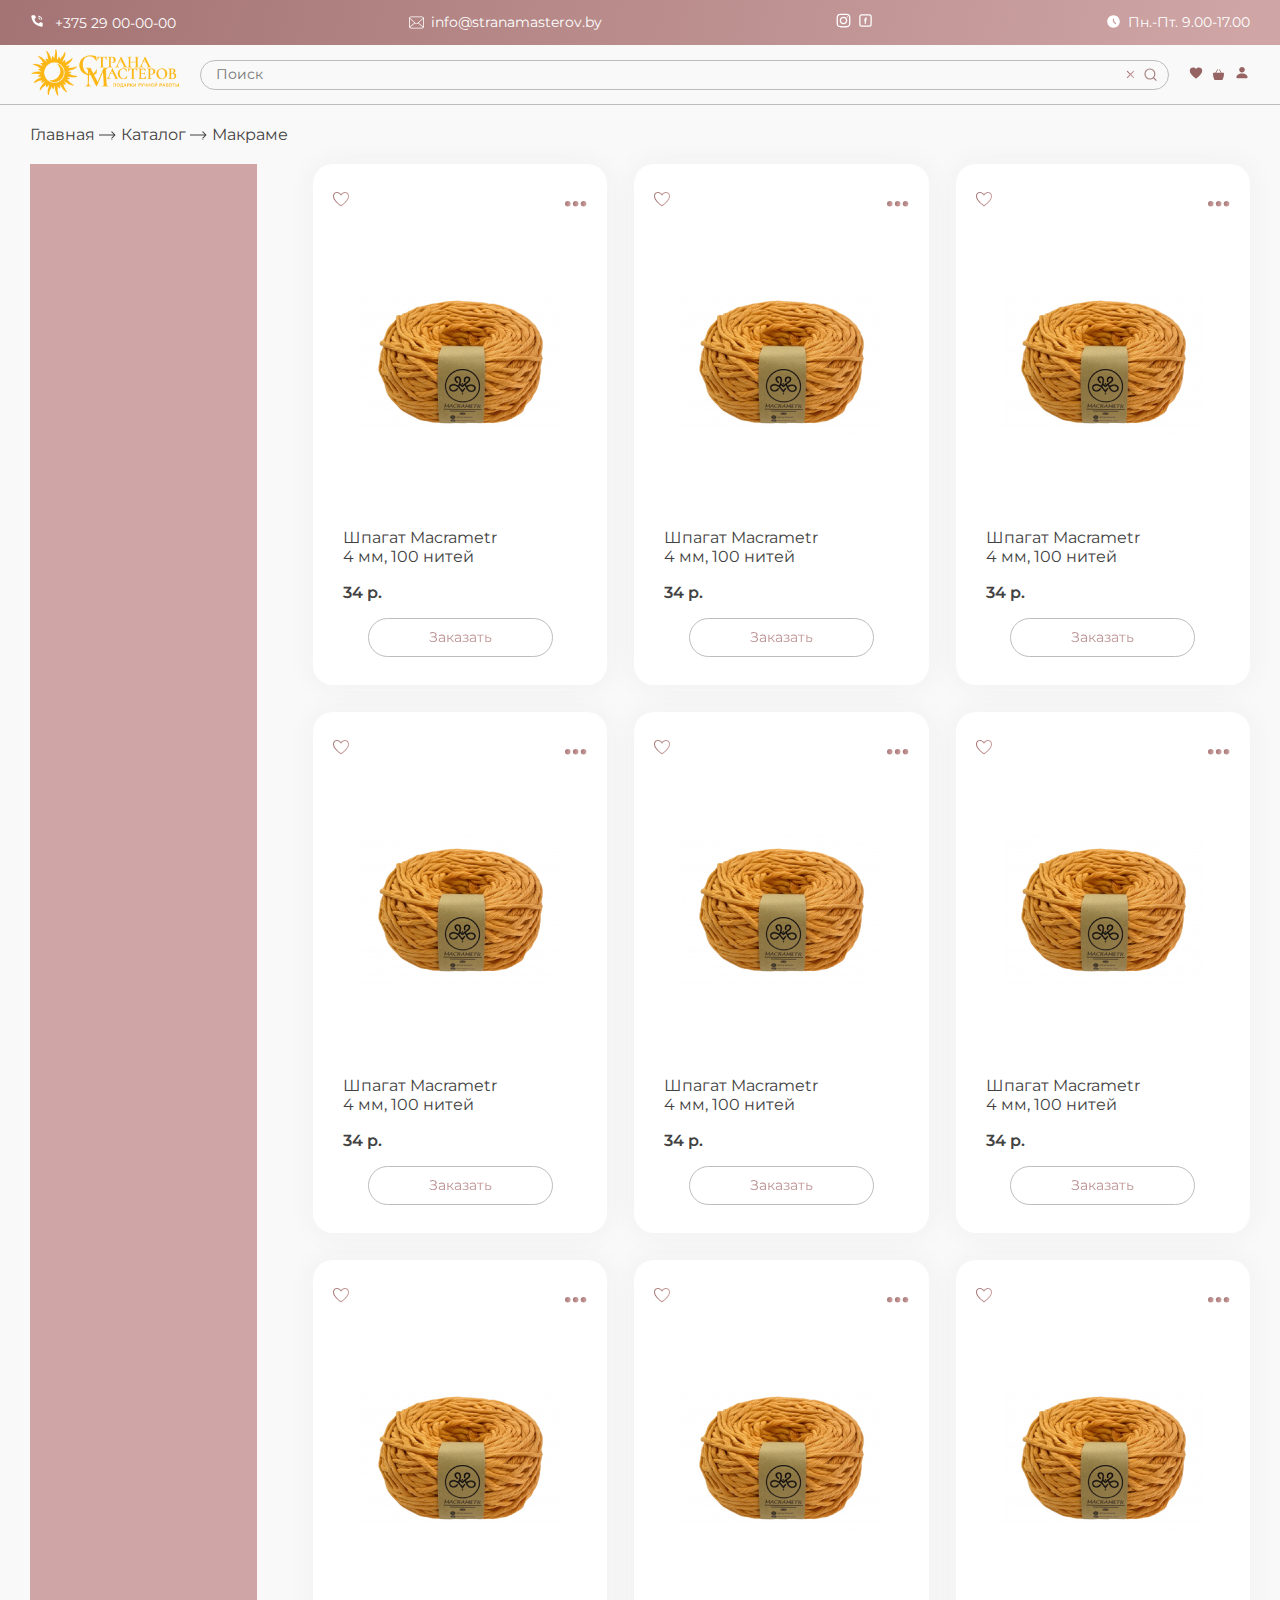
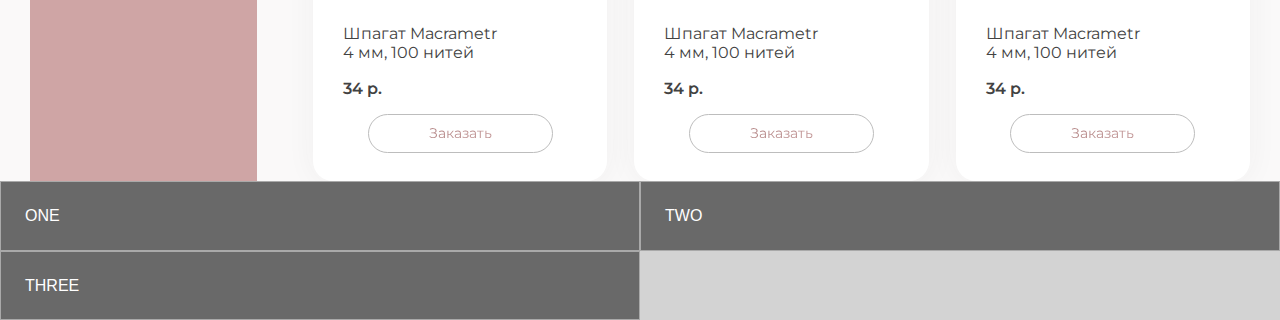
==== index.html @ f4435551 "Initial commit" ====
<!DOCTYPE html>
<html lang="ru">
<head>
    <meta charset="utf-8">
    <meta name="viewport" content="width=device-width, initial-scale=1.0, shrink-to-fit=0">
    <meta http-equiv="x-ua-compatible" content="ie=edge">

    <!-- МЕТА -->
    <title>Страна мастеров - Купить подарок ручной работы в Минске | Подарки Хенд Мейд</title>
    <meta name="description" content="Подарки и изделия ручной работы от лучших белорусских мастеров. Более 10.000 работ. Акции.">
    <meta name="keywords" content="оригинальные, популярные, подарки, изделия, ручной работы, хенд мейд, купить, в Минске, в Беларуси">

    <!-- Фавиконы и иконки сайта --> 
    <link rel="apple-touch-icon" sizes="180x180" href="/apple-touch-icon.png">
    <link rel="icon" type="image/png" sizes="32x32" href="/favicon-32x32.png">
    <link rel="icon" type="image/png" sizes="16x16" href="/favicon-16x16.png">
    <link rel="manifest" href="/site.webmanifest">

    <link rel="stylesheet" href="css/normalize.css">
    <link href="css/style.css" rel="stylesheet">

    <script src="js/script.js" defer></script>
</head>

<body>
    <section class="fullwidth">
        <div class=" container top-info">
            <div class="info-item info-item__phone">
                    <a class="top-link info-item__phone-link" href="tel:+375290000000">
                        <svg class="phone">
                            <use xlink:href="img/sprite.svg#top-phone"></use>
                        </svg>
                        <span>+375 29 00-00-00</span>
                    </a>
            </div>
            <div class="info-item info-item__address">
                    <img class="info-item__address-img" src="img/email.svg" alt="">
                    <span>info@stranamasterov.by</span>
            </div>
            <div class="info-item info-item__social">
                <ul class="info-item__social-list">
                    <li class="info-item__social-item">
                        <a class="info-item__social-link" href="#"><img class="info-item__social-img" src="img/instagram.svg" alt=""></a>
                    </li>
                    <li class="info-item__social-item">
                        <a class="info-item__social-link" href="#"><img class="info-item__social-img" src="img/facebook.svg" alt=""></a>
                    </li>
                </ul>
            </div>
            <div class="info-item info-item__time">
                    <svg class="time">
                        <use xlink:href="img/sprite.svg#clock"></use>
                    </svg>
                    <span>Пн.-Пт. 9.00-17.00</span>
            </div>
        </div>
    </section>

    <nav class="container navigation">
        <div class="top-menu-desktop">
            <a href="#" class="site-logo"><img class="logo" src="img/logo.png" alt="Логотип Страны Мастеров"></a>
            <form class="top-search">
                <input class="button button-white top-search-input" type="text" placeholder="Поиск">
                <button class="top-search-button" type="submit"></button>
                <button class="top-search-button-reset" type="reset"></button>
            </form>
            <div class="icon-menu">
                <ul class="icon-menu__list">
                    <li class="icon-menu__list_item">
                        <a class="icon-menu__list_item-link" href="#"><img class="icon-menu__list_item-img" src="img/favourite.svg" alt=""></a>
                    </li>
                    <li class="icon-menu__list_item">
                        <a class="icon-menu__list_item-link" href="#"><img class="icon-menu__list_item-img" src="img/cart.svg" alt=""></a>
                    </li>
                    <li class="icon-menu__list_item">
                        <a class="icon-menu__list_item-link" href="#"><img class="icon-menu__list_item-img" src="img/person.svg" alt=""></a>
                    </li>
                </ul>
            </div>
            
<!--             <ul class="top-menu-items">
                <li class="top-menu-item">
                    <a href="#" class="top-menu-link">Каталог</a>
                </li>
                <li class="top-menu-item">
                    <a href="#" class="top-menu-link">О нас</a>
                </li>
                <li class="top-menu-item">
                    <a href="#" class="top-menu-link">Контакты</a>
                </li>
            </ul> 
            <div class="top-menu-buttons">
                <button class="button button-white button-search">
                    <svg class="search-logo">
                        <use xlink:href="img/sprite.svg#search"></use>
                    </svg>
                    <span>Поиск</span>
                </button>
                <button class="button button-white button-enter">
                    <svg class="enter-logo">
                        <use xlink:href="img/sprite.svg#enter"></use>
                    </svg>
                    <span>Войти</span>
                </button>
                <button class="button button-white button-favorit">
                    <svg class="favorit-logo">
                        <use xlink:href="img/sprite.svg#fav"></use>
                    </svg>
                    <span>Избранное</span>
                </button>
                <button class="button button-white button-cart">
                    <svg class="cart-logo">
                        <use xlink:href="img/sprite.svg#cart"></use>
                    </svg>
                    <span>Корзина</span>
                </button>
            </div>-->
        </div>
    </nav>
    <div class="container breadcrumbs">
        <ul class="breadcrumbs__items">
            <li class="breadcrumbs__item">
                <a class="breadcrumbs__item-link"  href="#">Главная</a>
            </li>
            <li class="breadcrumbs__item">
                <a class="breadcrumbs__item-link"  href="#">Каталог</a>
            </li>
            <li class="breadcrumbs__item">
                <a class="breadcrumbs__item-link"  href="#">Макраме</a>
            </li>
        </ul>
    </div>

    <main class="container main">
        <aside class="left-column">
            &nbsp;
        </aside>
        <div class="catalog">
            <div class="catalog-item">
                <div class="catalog-item__icons">
                    <button class="catalog-item__icon"><img class="catalog-item__icon-image" src="img/heart-o.svg" alt=""></button>
                    <button class="catalog-item__icon"><img class="catalog-item__icon-image" src="img/addit.svg" alt=""></button>
                </div>
                <div class="catalog-image"></div>
                <a class="catalog-item__name" href="#">Шпагат Macrametr 4&nbsp;мм, 100&nbsp;нитей</a>
                <p class="catalog-item__price">34 p.</p>
                <button class="button button-white catalog-item__price_button">Заказать</button>
            </div>
            <div class="catalog-item">
                <div class="catalog-item__icons">
                    <button class="catalog-item__icon"><img class="catalog-item__icon-image" src="img/heart-o.svg" alt=""></button>
                    <button class="catalog-item__icon"><img class="catalog-item__icon-image" src="img/addit.svg" alt=""></button>
                </div>
                <div class="catalog-image"></div>
                <a class="catalog-item__name" href="#">Шпагат Macrametr 4&nbsp;мм, 100&nbsp;нитей</a>
                <p class="catalog-item__price">34 p.</p>
                <button class="button button-white catalog-item__price_button">Заказать</button>
            </div>
            <div class="catalog-item">
                <div class="catalog-item__icons">
                    <button class="catalog-item__icon"><img class="catalog-item__icon-image" src="img/heart-o.svg" alt=""></button>
                    <button class="catalog-item__icon"><img class="catalog-item__icon-image" src="img/addit.svg" alt=""></button>
                </div>
                <div class="catalog-image"></div>
                <a class="catalog-item__name" href="#">Шпагат Macrametr 4&nbsp;мм, 100&nbsp;нитей</a>
                <p class="catalog-item__price">34 p.</p>
                <button class="button button-white catalog-item__price_button">Заказать</button>
            </div>
            <div class="catalog-item">
                <div class="catalog-item__icons">
                    <button class="catalog-item__icon"><img class="catalog-item__icon-image" src="img/heart-o.svg" alt=""></button>
                    <button class="catalog-item__icon"><img class="catalog-item__icon-image" src="img/addit.svg" alt=""></button>
                </div>
                <div class="catalog-image"></div>
                <a class="catalog-item__name" href="#">Шпагат Macrametr 4&nbsp;мм, 100&nbsp;нитей</a>
                <p class="catalog-item__price">34 p.</p>
                <button class="button button-white catalog-item__price_button">Заказать</button>
            </div>
            <div class="catalog-item">
                <div class="catalog-item__icons">
                    <button class="catalog-item__icon"><img class="catalog-item__icon-image" src="img/heart-o.svg" alt=""></button>
                    <button class="catalog-item__icon"><img class="catalog-item__icon-image" src="img/addit.svg" alt=""></button>
                </div>
                <div class="catalog-image"></div>
                <a class="catalog-item__name" href="#">Шпагат Macrametr 4&nbsp;мм, 100&nbsp;нитей</a>
                <p class="catalog-item__price">34 p.</p>
                <button class="button button-white catalog-item__price_button">Заказать</button>
            </div>
            <div class="catalog-item">
                <div class="catalog-item__icons">
                    <button class="catalog-item__icon"><img class="catalog-item__icon-image" src="img/heart-o.svg" alt=""></button>
                    <button class="catalog-item__icon"><img class="catalog-item__icon-image" src="img/addit.svg" alt=""></button>
                </div>
                <div class="catalog-image"></div>
                <a class="catalog-item__name" href="#">Шпагат Macrametr 4&nbsp;мм, 100&nbsp;нитей</a>
                <p class="catalog-item__price">34 p.</p>
                <button class="button button-white catalog-item__price_button">Заказать</button>
            </div>
            <div class="catalog-item">
                <div class="catalog-item__icons">
                    <button class="catalog-item__icon"><img class="catalog-item__icon-image" src="img/heart-o.svg" alt=""></button>
                    <button class="catalog-item__icon"><img class="catalog-item__icon-image" src="img/addit.svg" alt=""></button>
                </div>
                <div class="catalog-image"></div>
                <a class="catalog-item__name" href="#">Шпагат Macrametr 4&nbsp;мм, 100&nbsp;нитей</a>
                <p class="catalog-item__price">34 p.</p>
                <button class="button button-white catalog-item__price_button">Заказать</button>
            </div>
            <div class="catalog-item">
                <div class="catalog-item__icons">
                    <button class="catalog-item__icon"><img class="catalog-item__icon-image" src="img/heart-o.svg" alt=""></button>
                    <button class="catalog-item__icon"><img class="catalog-item__icon-image" src="img/addit.svg" alt=""></button>
                </div>
                <div class="catalog-image"></div>
                <a class="catalog-item__name" href="#">Шпагат Macrametr 4&nbsp;мм, 100&nbsp;нитей</a>
                <p class="catalog-item__price">34 p.</p>
                <button class="button button-white catalog-item__price_button">Заказать</button>
            </div>
            <div class="catalog-item">
                <div class="catalog-item__icons">
                    <button class="catalog-item__icon"><img class="catalog-item__icon-image" src="img/heart-o.svg" alt=""></button>
                    <button class="catalog-item__icon"><img class="catalog-item__icon-image" src="img/addit.svg" alt=""></button>
                </div>
                <div class="catalog-image"></div>
                <a class="catalog-item__name" href="#">Шпагат Macrametr 4&nbsp;мм, 100&nbsp;нитей</a>
                <p class="catalog-item__price">34 p.</p>
                <button class="button button-white catalog-item__price_button">Заказать</button>
            </div>
        </div>


    </main>
    <div id="container">
        <div class="el">ONE</div>
        <div class="el">TWO</div>
        <div class="el">THREE</div>
    </div>
</body>
</html>
---- css/style.css ----
@font-face {
    font-family: Montserrat;
    font-weight: 400;
    src: url(../fonts/Montserrat-Regular.ttf);
}
@font-face {
    font-family: Montserrat;
    font-weight: 600;
    src: url(../fonts/Montserrat-SemiBold.ttf);
}
@font-face {
    font-family: Spectral;
    font-weight: 500;
    src: url(../fonts/SpectralSC-Medium.ttf);
}
@font-face {
    font-family: Spectral;
    font-weight: 600;
    src: url(../fonts/SpectralSC-SemiBold.ttf);
}

  * {
    --textcolor: #424242; 
    --colorwhite: #FFFFFF; 
    --lighttextcolor: #BDBDBD;  
    --buttoncolor: linear-gradient(102deg, #976464 -29.03%, #CFA5A5 97.75%);
    --hoverbuttoncolor: linear-gradient(102deg, #7B4646 -29.03%, #BF9191 97.75%);
    --darkaccentcolor: #976464;
    --lightaccentcolor: #CFA5A5;
    --lightbackground: #D3D3B5;
    --mainbackground: #FAF9F9;
    --lightbuttoncolor: #E9E9E9;
    --width: 1618px;
    --padding: 30px;
}

*, *:before, *:after {
    -webkit-box-sizing: border-box;
    -moz-box-sizing: border-box;
    -o-box-sizing: border-box;
    box-sizing: border-box; 
}

body {
    position: relative;
    overflow-x: hidden;
    min-width: 320px;
    min-height: 100vh;
    font-family: Montserrat, sans-serif;
    -webkit-font-smoothing: antialiased;
    -moz-osx-font-smoothing: grayscale;
    text-rendering: optimizeLegibility;
    -webkit-tap-highlight-color: rgba(0, 0, 0, 0);
    -webkit-tap-highlight-color: transparent;
    font-size: 16px;
    color: var(--textcolor);
    background-color: var(--mainbackground);
    line-height: 1.2;
}


img,
svg {
    max-width: 100%;
    height: auto;
}

svg {
    max-height: 100%;
}


button {
    padding: 0;
    cursor: pointer;
    border: none;
    background-color: transparent;
}

a {
    text-decoration: none;
    color: inherit;
}

ul {
    list-style: none;
    padding: 0;
    margin: 0;
}

h1,
h2,
h3,
p,
figure,
fieldset {
    margin: 0;
}

iframe {
    border: none;
}

.visually-hidden {
    position: fixed;
    transform: scale(0);
}
.fullwidth {
    width: 100%;
    background: var(--buttoncolor);
}
.container {
    max-width: calc(var(--width) + var(--padding) * 2);
    padding: 0 var(--padding);
    margin: 0 auto;
}

/* Информационный блок */

.top-info {
    display: flex;
    align-items: center;
    justify-content: space-between;
    height: 45px;
    color: var(--colorwhite);
    font-size: 14px;
}
.info-item {
    display: flex;
}
.info-item__phone {
    display: flex;
}
.phone {
    width: 14px;
    height: 14px;
    margin-right: 7px;
}
.info-item__address {
    display: flex;
}
.info-item__address-img {
    width: 15px;
    height: auto;
    margin-right: 7px;
}
.info-item__time {
    display: flex;
}
.time {
    width: 15px;
    height: 15px;
    margin-right: 7px;
}

.info-item__social-list {
    display: flex;
    align-items: center;
    gap: 7px;
}
.info-item__social-item {
}
.info-item__social-link {
}
.info-item__social-img {
    width: 15px;
    height: auto;
}
/* Верхнее меню */

.navigation {
    border-bottom: var(--lighttextcolor) 1px solid;
}
.top-menu-mobile {
    display: none;
}
.toggler {
    width: 20px;
    height: 20px;
    
}
.top-menu-desktop {
    display: flex;
    align-items: center;
    gap: 20px;
    justify-content: space-between;
}
/* .top-menu-items {
    display: flex;
    align-items: center;
    flex-basis: 40%;
    font-family: Montserrat;
    font-size: 16px;
    font-weight: 600;
}
.top-menu-item:not(:last-child) {
    margin-right: 20px;
} */
.site-logo {

}
.logo {
    width: 150px;
    height: auto;
}
/* .top-menu-buttons {
    display: flex;
    flex-basis: 40%;
    justify-content: end;
} */
.button {
    display: flex;
    align-items: center;
    border-radius: 46px;
    padding: 10px 15px 11px 15px;
    font-size: 14px;
}

.button-white {
    border: 1px solid var(--lighttextcolor);
    background-color: transparent;
    color: var(--lighttextcolor);
}


.top-search {
    width: auto;
    display: flex;
    align-items: center;
    justify-content: end;
    flex-grow: 1;
    text-align: right;
}
.top-search-input {
    width: 100%;
    height: 30px;
    outline: none;
    transition: .3s linear;
}

.top-search-button, .top-search-button-reset {
    position: relative;
}
.top-search-button:before{
    content: '';
    display: inline-block;
    position: absolute;
    left: -25px;
    top: -7px;
    background-image: url(../img/search.svg);
    width: 13px;
    height: 13px;
}
.top-search-button-reset:after{
    content: '';
    display: inline-block;
    position: absolute;
    left: -51px;
    top: -13px;
    background-image: url(../img/close.svg);
    width: 25px;
    height: 25px;
}

.icon-menu__list {
    display: flex;
    align-items: center;
    gap: 10px;
}
.icon-menu__list_item-img {

}
/* .search-logo {
    width: 13px;
    height: 13px;
    margin-right: 5px;
}
.enter-logo {
    width: 15px;
    height: 15px;
    margin-right: 5px;
}
.favorit-logo {
    width: 14px;
    height: 14px;
    margin-right: 5px;
}
.cart-logo {
    width: 11px;
    height: 11px;
    margin-right: 5px;
} */

/* Крошки */

.breadcrumbs {
    margin-top: 20px;
    margin-bottom: 20px;
}
.breadcrumbs__items {
    display: flex;
}
.breadcrumbs__item:not(:last-child) {
    margin-right: 5px;
}
.breadcrumbs__item:not(:last-child)::after {
    content: '';
    display: inline-block;
    width: 17px;
    height: 9px;
    background-image: url(../img/arrow.svg);
}

.main {
    display: flex;
    gap: 56px;
}
.left-column {
    min-width: 227px;
    background-color: var(--lightaccentcolor);
}
.catalog {
    display: flex;
    flex-wrap: wrap;
    flex-grow: 1; 
    gap: 27px;
/*    display: grid;
    grid-template-columns: repeat(auto-fit, minmax(245px, 1fr));
    grid-column-gap: 20px;
    grid-row-gap: 28px;*/

}
.catalog-item {
    /* min-width: 245px; */
    flex-basis: 18%;
    flex-grow: 1;
    border-radius: 20px;
    background: #FFF;
    box-shadow: 0px 0px 30px 0px rgba(68, 68, 68, 0.05);
    padding: 28px 20px;
    /* text-align: center; */
}
.catalog-item__icons {
    display: flex;
    justify-content: space-between;
    align-items: center;
}
.catalog-item__icon {
}
.catalog-item__icon-image {
}
.catalog-image {
    height: 300px;
    width: 200px;
    overflow: hidden;
    background-image: url(../img/image11.jpg);
    background-position: center;
    background-repeat: no-repeat;
    margin: 0 auto;
}
.catalog-item__name {
    display: block;
    font-weight: 400;
    text-align: left;
    max-width: 195px;
    margin-top: 16px;
    margin-left: 10px;
    margin-bottom: 17px;
}
.catalog-item__price {
    font-weight: 600;
    text-align: left;
    margin-left: 10px;
    margin-bottom: 16px;
}
.catalog-item__price_button {
    margin: 0 auto;
    width: 185px;
    display: flex;
    align-items: center;
    justify-content: center;
    font-size: 14px;
    background: var(--buttoncolor);
    -webkit-background-clip: text;
    -webkit-text-fill-color: transparent;
}
.catalog-item__price_button:hover {
    border: 1px solid var(--darkaccentcolor);
}
.catalog-item__price_button:active {
    border: 1px solid var(--darkaccentcolor);
    background: var(--buttoncolor);
    -webkit-text-fill-color: var(--colorwhite);
}
.catalog-item__price_button-img {
    width: 11px;
    height: 11px;
    margin-right: 7px;
}
.catalog-item__price_button span {

}

#container {
    color: white;
    background-color: lightgray;
    font-family: sans-serif;
    display: grid;
    grid-template-columns: repeat(auto-fit, minmax(500px, 1fr));
  }
  
  .el {
    padding: 1.5rem;
    background-color: dimgray;
    border: 1px darkgray solid;
  }
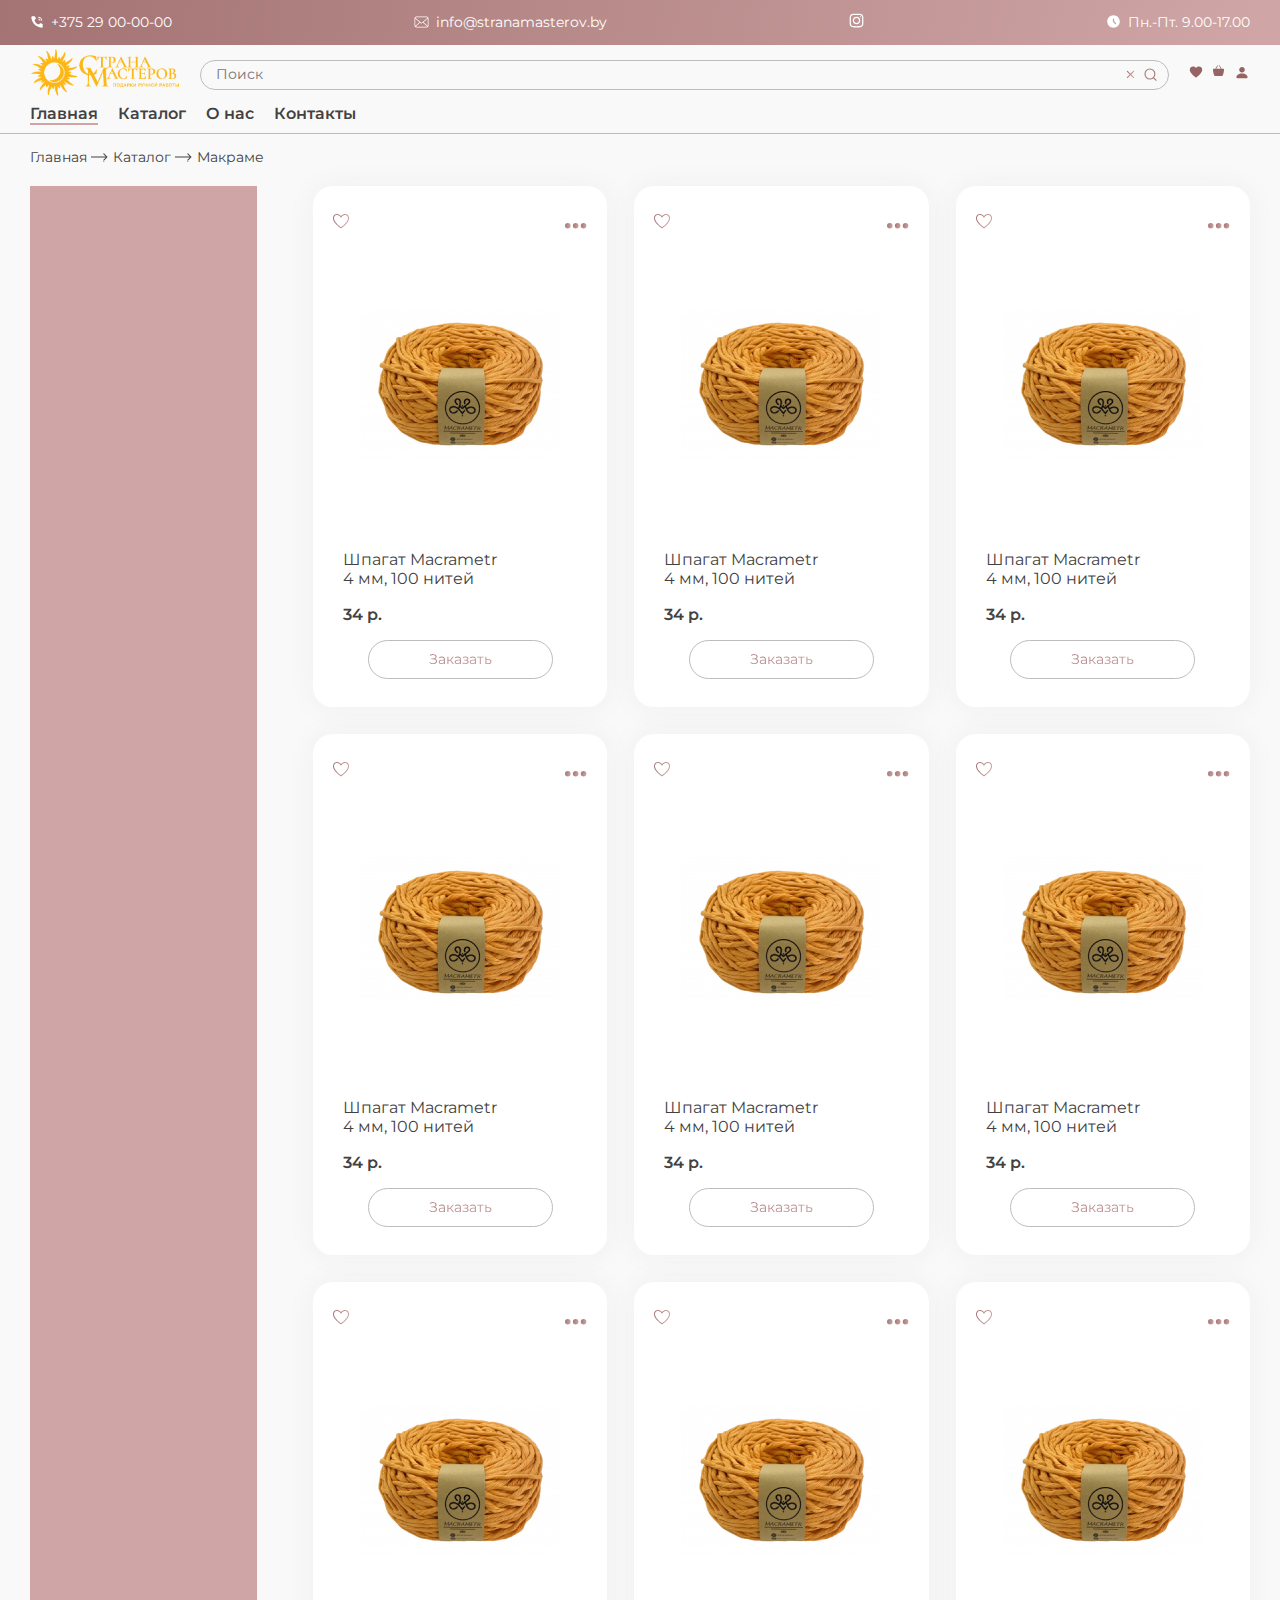
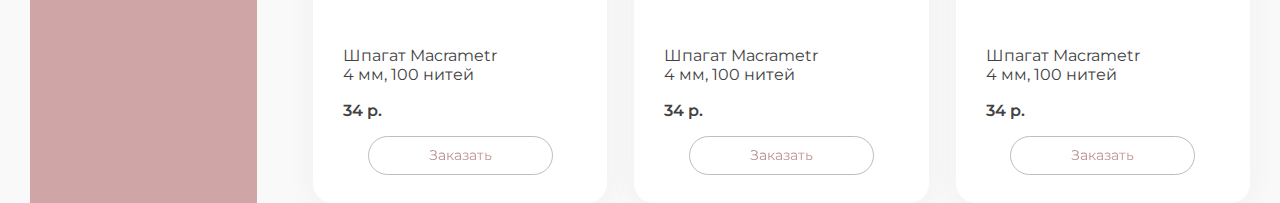
==== commit 466a8320: "svg" ====
--- a/index.html
+++ b/index.html
@@ -23,100 +23,96 @@
 </head>
 
 <body>
-    <section class="fullwidth">
-        <div class=" container top-info">
-            <div class="info-item info-item__phone">
-                    <a class="top-link info-item__phone-link" href="tel:+375290000000">
-                        <svg class="phone">
-                            <use xlink:href="img/sprite.svg#top-phone"></use>
+    <section class="header">
+        <div class=" fullwidth">
+            <div class=" container top-info">
+                <div class="top-info__item top-info__item--phone">
+                        <a class="top-info__item--link" href="tel:+375290000000">
+                            <svg class="phone">
+                                <use xlink:href="img/sprite.svg#top-phone"></use>
+                            </svg>
+                            <span>+375 29 00-00-00</span>
+                        </a>
+                </div>
+                <div class="top-info__item top-info__item--address">
+                        <a class="top-info__item--link" href="mailto:info@stranamasterov.by">
+                            <svg class="email">
+                                <use xlink:href="img/sprite.svg#email"></use>
+                            </svg>
+                            <span>info@stranamasterov.by</span>
+                        </a>
+                </div>
+                <div class="top-info__item top-info__item--social">
+                    <ul class="social-list">
+                        <li class="social-list__item">
+                            <a class="social-list__item--link" href="https://www.instagram.com/stranamasterov.by/" target="_blank" aria-label="Ссылка на инстаграм">
+                                <svg class="instagram">
+                                    <use xlink:href="img/sprite.svg#instagram"></use>
+                                </svg>
+                            </a>
+                        </li>
+
+                    </ul>
+                </div>
+                <div class="top-info__item top-info__item--time">
+                        <svg class="time">
+                            <use xlink:href="img/sprite.svg#clock"></use>
                         </svg>
-                        <span>+375 29 00-00-00</span>
-                    </a>
-            </div>
-            <div class="info-item info-item__address">
-                    <img class="info-item__address-img" src="img/email.svg" alt="">
-                    <span>info@stranamasterov.by</span>
-            </div>
-            <div class="info-item info-item__social">
-                <ul class="info-item__social-list">
-                    <li class="info-item__social-item">
-                        <a class="info-item__social-link" href="#"><img class="info-item__social-img" src="img/instagram.svg" alt=""></a>
-                    </li>
-                    <li class="info-item__social-item">
-                        <a class="info-item__social-link" href="#"><img class="info-item__social-img" src="img/facebook.svg" alt=""></a>
-                    </li>
-                </ul>
-            </div>
-            <div class="info-item info-item__time">
-                    <svg class="time">
-                        <use xlink:href="img/sprite.svg#clock"></use>
-                    </svg>
-                    <span>Пн.-Пт. 9.00-17.00</span>
+                        <span>Пн.-Пт. 9.00-17.00</span>
+                </div>
             </div>
         </div>
-    </section>
-
-    <nav class="container navigation">
-        <div class="top-menu-desktop">
-            <a href="#" class="site-logo"><img class="logo" src="img/logo.png" alt="Логотип Страны Мастеров"></a>
-            <form class="top-search">
-                <input class="button button-white top-search-input" type="text" placeholder="Поиск">
-                <button class="top-search-button" type="submit"></button>
-                <button class="top-search-button-reset" type="reset"></button>
-            </form>
-            <div class="icon-menu">
-                <ul class="icon-menu__list">
-                    <li class="icon-menu__list_item">
-                        <a class="icon-menu__list_item-link" href="#"><img class="icon-menu__list_item-img" src="img/favourite.svg" alt=""></a>
+
+        <nav class="container nav">
+            <div class="nav__desktop">
+                <a href="index.html" class="site-logo"><img class="logo" src="img/logo.png" alt="Логотип Страны Мастеров"></a>
+                <form class="top-search">
+                    <input class="button button-white top-search-input" type="text" placeholder="Поиск">
+                    <button class="top-search-button" type="submit"></button>
+                    <button class="top-search-button-reset" type="reset"></button>
+                </form>
+                <ul class="icon-menu">
+                    <li class="icon-menu__item">
+                        <a class="icon-menu__item--link" href="#">
+                            <svg class="fav">
+                                <use xlink:href="img/sprite.svg#fav"></use>
+                            </svg>
+                        </a>
                     </li>
                     <li class="icon-menu__list_item">
-                        <a class="icon-menu__list_item-link" href="#"><img class="icon-menu__list_item-img" src="img/cart.svg" alt=""></a>
+                        <a class="icon-menu__list_item-link" href="#">
+                            <svg class="cart">
+                                <use xlink:href="img/sprite.svg#cart"></use>
+                            </svg>
+                        </a>
                     </li>
                     <li class="icon-menu__list_item">
-                        <a class="icon-menu__list_item-link" href="#"><img class="icon-menu__list_item-img" src="img/person.svg" alt=""></a>
+                        <a class="icon-menu__list_item-link" href="#">
+                            <svg class="person">
+                                <use xlink:href="img/sprite.svg#person"></use>
+                            </svg>
+                        </a>
                     </li>
-                </ul>
-            </div>
-            
-<!--             <ul class="top-menu-items">
-                <li class="top-menu-item">
-                    <a href="#" class="top-menu-link">Каталог</a>
-                </li>
-                <li class="top-menu-item">
-                    <a href="#" class="top-menu-link">О нас</a>
-                </li>
-                <li class="top-menu-item">
-                    <a href="#" class="top-menu-link">Контакты</a>
-                </li>
-            </ul> 
-            <div class="top-menu-buttons">
-                <button class="button button-white button-search">
-                    <svg class="search-logo">
-                        <use xlink:href="img/sprite.svg#search"></use>
-                    </svg>
-                    <span>Поиск</span>
-                </button>
-                <button class="button button-white button-enter">
-                    <svg class="enter-logo">
-                        <use xlink:href="img/sprite.svg#enter"></use>
-                    </svg>
-                    <span>Войти</span>
-                </button>
-                <button class="button button-white button-favorit">
-                    <svg class="favorit-logo">
-                        <use xlink:href="img/sprite.svg#fav"></use>
-                    </svg>
-                    <span>Избранное</span>
-                </button>
-                <button class="button button-white button-cart">
-                    <svg class="cart-logo">
-                        <use xlink:href="img/sprite.svg#cart"></use>
-                    </svg>
-                    <span>Корзина</span>
-                </button>
-            </div>-->
-        </div>
-    </nav>
+                </div>
+            </div>    
+            <ul class="top-menu">
+                <li class="top-menu__item">
+                    <a class="top-menu__link top-menu__link--current">Главная</a>
+                </li>
+                <li class="top-menu__item">
+                    <a href="#" class="top-menu__link">Каталог</a>
+                </li>
+                <li class="top-menu__item">
+                    <a href="#" class="top-menu__link">О нас</a>
+                </li>
+                <li class="top-menu__item">
+                    <a href="#" class="top-menu__link">Контакты</a>
+                </li>
+            </ul>  
+
+        </nav>
+    </section>
+
     <div class="container breadcrumbs">
         <ul class="breadcrumbs__items">
             <li class="breadcrumbs__item">
@@ -230,10 +226,6 @@
 
 
     </main>
-    <div id="container">
-        <div class="el">ONE</div>
-        <div class="el">TWO</div>
-        <div class="el">THREE</div>
-    </div>
+
 </body>
 </html>--- a/css/style.css
+++ b/css/style.css
@@ -1,416 +1,17 @@
-@font-face {
-    font-family: Montserrat;
-    font-weight: 400;
-    src: url(../fonts/Montserrat-Regular.ttf);
-}
-@font-face {
-    font-family: Montserrat;
-    font-weight: 600;
-    src: url(../fonts/Montserrat-SemiBold.ttf);
-}
-@font-face {
-    font-family: Spectral;
-    font-weight: 500;
-    src: url(../fonts/SpectralSC-Medium.ttf);
-}
-@font-face {
-    font-family: Spectral;
-    font-weight: 600;
-    src: url(../fonts/SpectralSC-SemiBold.ttf);
-}
-
-  * {
-    --textcolor: #424242; 
-    --colorwhite: #FFFFFF; 
-    --lighttextcolor: #BDBDBD;  
-    --buttoncolor: linear-gradient(102deg, #976464 -29.03%, #CFA5A5 97.75%);
-    --hoverbuttoncolor: linear-gradient(102deg, #7B4646 -29.03%, #BF9191 97.75%);
-    --darkaccentcolor: #976464;
-    --lightaccentcolor: #CFA5A5;
-    --lightbackground: #D3D3B5;
-    --mainbackground: #FAF9F9;
-    --lightbuttoncolor: #E9E9E9;
-    --width: 1618px;
-    --padding: 30px;
-}
-
-*, *:before, *:after {
-    -webkit-box-sizing: border-box;
-    -moz-box-sizing: border-box;
-    -o-box-sizing: border-box;
-    box-sizing: border-box; 
-}
-
-body {
-    position: relative;
-    overflow-x: hidden;
-    min-width: 320px;
-    min-height: 100vh;
-    font-family: Montserrat, sans-serif;
-    -webkit-font-smoothing: antialiased;
-    -moz-osx-font-smoothing: grayscale;
-    text-rendering: optimizeLegibility;
-    -webkit-tap-highlight-color: rgba(0, 0, 0, 0);
-    -webkit-tap-highlight-color: transparent;
-    font-size: 16px;
-    color: var(--textcolor);
-    background-color: var(--mainbackground);
-    line-height: 1.2;
-}
+@import "default.css";
+@import "header.css";
+@import "breadcrumbs.css";
+@import "main.css";
+@import "aside.css";
+@import "catalog.css";
+@import "card.css";
+@import "footer.css";
 
 
-img,
-svg {
-    max-width: 100%;
-    height: auto;
-}
-
-svg {
-    max-height: 100%;
-}
 
 
-button {
-    padding: 0;
-    cursor: pointer;
-    border: none;
-    background-color: transparent;
-}
-
-a {
-    text-decoration: none;
-    color: inherit;
-}
-
-ul {
-    list-style: none;
-    padding: 0;
-    margin: 0;
-}
-
-h1,
-h2,
-h3,
-p,
-figure,
-fieldset {
-    margin: 0;
-}
-
-iframe {
-    border: none;
-}
-
-.visually-hidden {
-    position: fixed;
-    transform: scale(0);
-}
-.fullwidth {
-    width: 100%;
-    background: var(--buttoncolor);
-}
-.container {
-    max-width: calc(var(--width) + var(--padding) * 2);
-    padding: 0 var(--padding);
-    margin: 0 auto;
-}
-
-/* Информационный блок */
-
-.top-info {
-    display: flex;
-    align-items: center;
-    justify-content: space-between;
-    height: 45px;
-    color: var(--colorwhite);
-    font-size: 14px;
-}
-.info-item {
-    display: flex;
-}
-.info-item__phone {
-    display: flex;
-}
-.phone {
-    width: 14px;
-    height: 14px;
-    margin-right: 7px;
-}
-.info-item__address {
-    display: flex;
-}
-.info-item__address-img {
-    width: 15px;
-    height: auto;
-    margin-right: 7px;
-}
-.info-item__time {
-    display: flex;
-}
-.time {
-    width: 15px;
-    height: 15px;
-    margin-right: 7px;
-}
-
-.info-item__social-list {
-    display: flex;
-    align-items: center;
-    gap: 7px;
-}
-.info-item__social-item {
-}
-.info-item__social-link {
-}
-.info-item__social-img {
-    width: 15px;
-    height: auto;
-}
-/* Верхнее меню */
-
-.navigation {
-    border-bottom: var(--lighttextcolor) 1px solid;
-}
-.top-menu-mobile {
-    display: none;
-}
-.toggler {
-    width: 20px;
-    height: 20px;
-    
-}
-.top-menu-desktop {
-    display: flex;
-    align-items: center;
-    gap: 20px;
-    justify-content: space-between;
-}
-/* .top-menu-items {
-    display: flex;
-    align-items: center;
-    flex-basis: 40%;
-    font-family: Montserrat;
-    font-size: 16px;
-    font-weight: 600;
-}
-.top-menu-item:not(:last-child) {
-    margin-right: 20px;
-} */
-.site-logo {
-
-}
-.logo {
-    width: 150px;
-    height: auto;
-}
-/* .top-menu-buttons {
-    display: flex;
-    flex-basis: 40%;
-    justify-content: end;
-} */
-.button {
-    display: flex;
-    align-items: center;
-    border-radius: 46px;
-    padding: 10px 15px 11px 15px;
-    font-size: 14px;
-}
-
-.button-white {
-    border: 1px solid var(--lighttextcolor);
-    background-color: transparent;
-    color: var(--lighttextcolor);
-}
 
 
-.top-search {
-    width: auto;
-    display: flex;
-    align-items: center;
-    justify-content: end;
-    flex-grow: 1;
-    text-align: right;
-}
-.top-search-input {
-    width: 100%;
-    height: 30px;
-    outline: none;
-    transition: .3s linear;
-}
 
-.top-search-button, .top-search-button-reset {
-    position: relative;
-}
-.top-search-button:before{
-    content: '';
-    display: inline-block;
-    position: absolute;
-    left: -25px;
-    top: -7px;
-    background-image: url(../img/search.svg);
-    width: 13px;
-    height: 13px;
-}
-.top-search-button-reset:after{
-    content: '';
-    display: inline-block;
-    position: absolute;
-    left: -51px;
-    top: -13px;
-    background-image: url(../img/close.svg);
-    width: 25px;
-    height: 25px;
-}
 
-.icon-menu__list {
-    display: flex;
-    align-items: center;
-    gap: 10px;
-}
-.icon-menu__list_item-img {
 
-}
-/* .search-logo {
-    width: 13px;
-    height: 13px;
-    margin-right: 5px;
-}
-.enter-logo {
-    width: 15px;
-    height: 15px;
-    margin-right: 5px;
-}
-.favorit-logo {
-    width: 14px;
-    height: 14px;
-    margin-right: 5px;
-}
-.cart-logo {
-    width: 11px;
-    height: 11px;
-    margin-right: 5px;
-} */
-
-/* Крошки */
-
-.breadcrumbs {
-    margin-top: 20px;
-    margin-bottom: 20px;
-}
-.breadcrumbs__items {
-    display: flex;
-}
-.breadcrumbs__item:not(:last-child) {
-    margin-right: 5px;
-}
-.breadcrumbs__item:not(:last-child)::after {
-    content: '';
-    display: inline-block;
-    width: 17px;
-    height: 9px;
-    background-image: url(../img/arrow.svg);
-}
-
-.main {
-    display: flex;
-    gap: 56px;
-}
-.left-column {
-    min-width: 227px;
-    background-color: var(--lightaccentcolor);
-}
-.catalog {
-    display: flex;
-    flex-wrap: wrap;
-    flex-grow: 1; 
-    gap: 27px;
-/*    display: grid;
-    grid-template-columns: repeat(auto-fit, minmax(245px, 1fr));
-    grid-column-gap: 20px;
-    grid-row-gap: 28px;*/
-
-}
-.catalog-item {
-    /* min-width: 245px; */
-    flex-basis: 18%;
-    flex-grow: 1;
-    border-radius: 20px;
-    background: #FFF;
-    box-shadow: 0px 0px 30px 0px rgba(68, 68, 68, 0.05);
-    padding: 28px 20px;
-    /* text-align: center; */
-}
-.catalog-item__icons {
-    display: flex;
-    justify-content: space-between;
-    align-items: center;
-}
-.catalog-item__icon {
-}
-.catalog-item__icon-image {
-}
-.catalog-image {
-    height: 300px;
-    width: 200px;
-    overflow: hidden;
-    background-image: url(../img/image11.jpg);
-    background-position: center;
-    background-repeat: no-repeat;
-    margin: 0 auto;
-}
-.catalog-item__name {
-    display: block;
-    font-weight: 400;
-    text-align: left;
-    max-width: 195px;
-    margin-top: 16px;
-    margin-left: 10px;
-    margin-bottom: 17px;
-}
-.catalog-item__price {
-    font-weight: 600;
-    text-align: left;
-    margin-left: 10px;
-    margin-bottom: 16px;
-}
-.catalog-item__price_button {
-    margin: 0 auto;
-    width: 185px;
-    display: flex;
-    align-items: center;
-    justify-content: center;
-    font-size: 14px;
-    background: var(--buttoncolor);
-    -webkit-background-clip: text;
-    -webkit-text-fill-color: transparent;
-}
-.catalog-item__price_button:hover {
-    border: 1px solid var(--darkaccentcolor);
-}
-.catalog-item__price_button:active {
-    border: 1px solid var(--darkaccentcolor);
-    background: var(--buttoncolor);
-    -webkit-text-fill-color: var(--colorwhite);
-}
-.catalog-item__price_button-img {
-    width: 11px;
-    height: 11px;
-    margin-right: 7px;
-}
-.catalog-item__price_button span {
-
-}
-
-#container {
-    color: white;
-    background-color: lightgray;
-    font-family: sans-serif;
-    display: grid;
-    grid-template-columns: repeat(auto-fit, minmax(500px, 1fr));
-  }
-  
-  .el {
-    padding: 1.5rem;
-    background-color: dimgray;
-    border: 1px darkgray solid;
-  }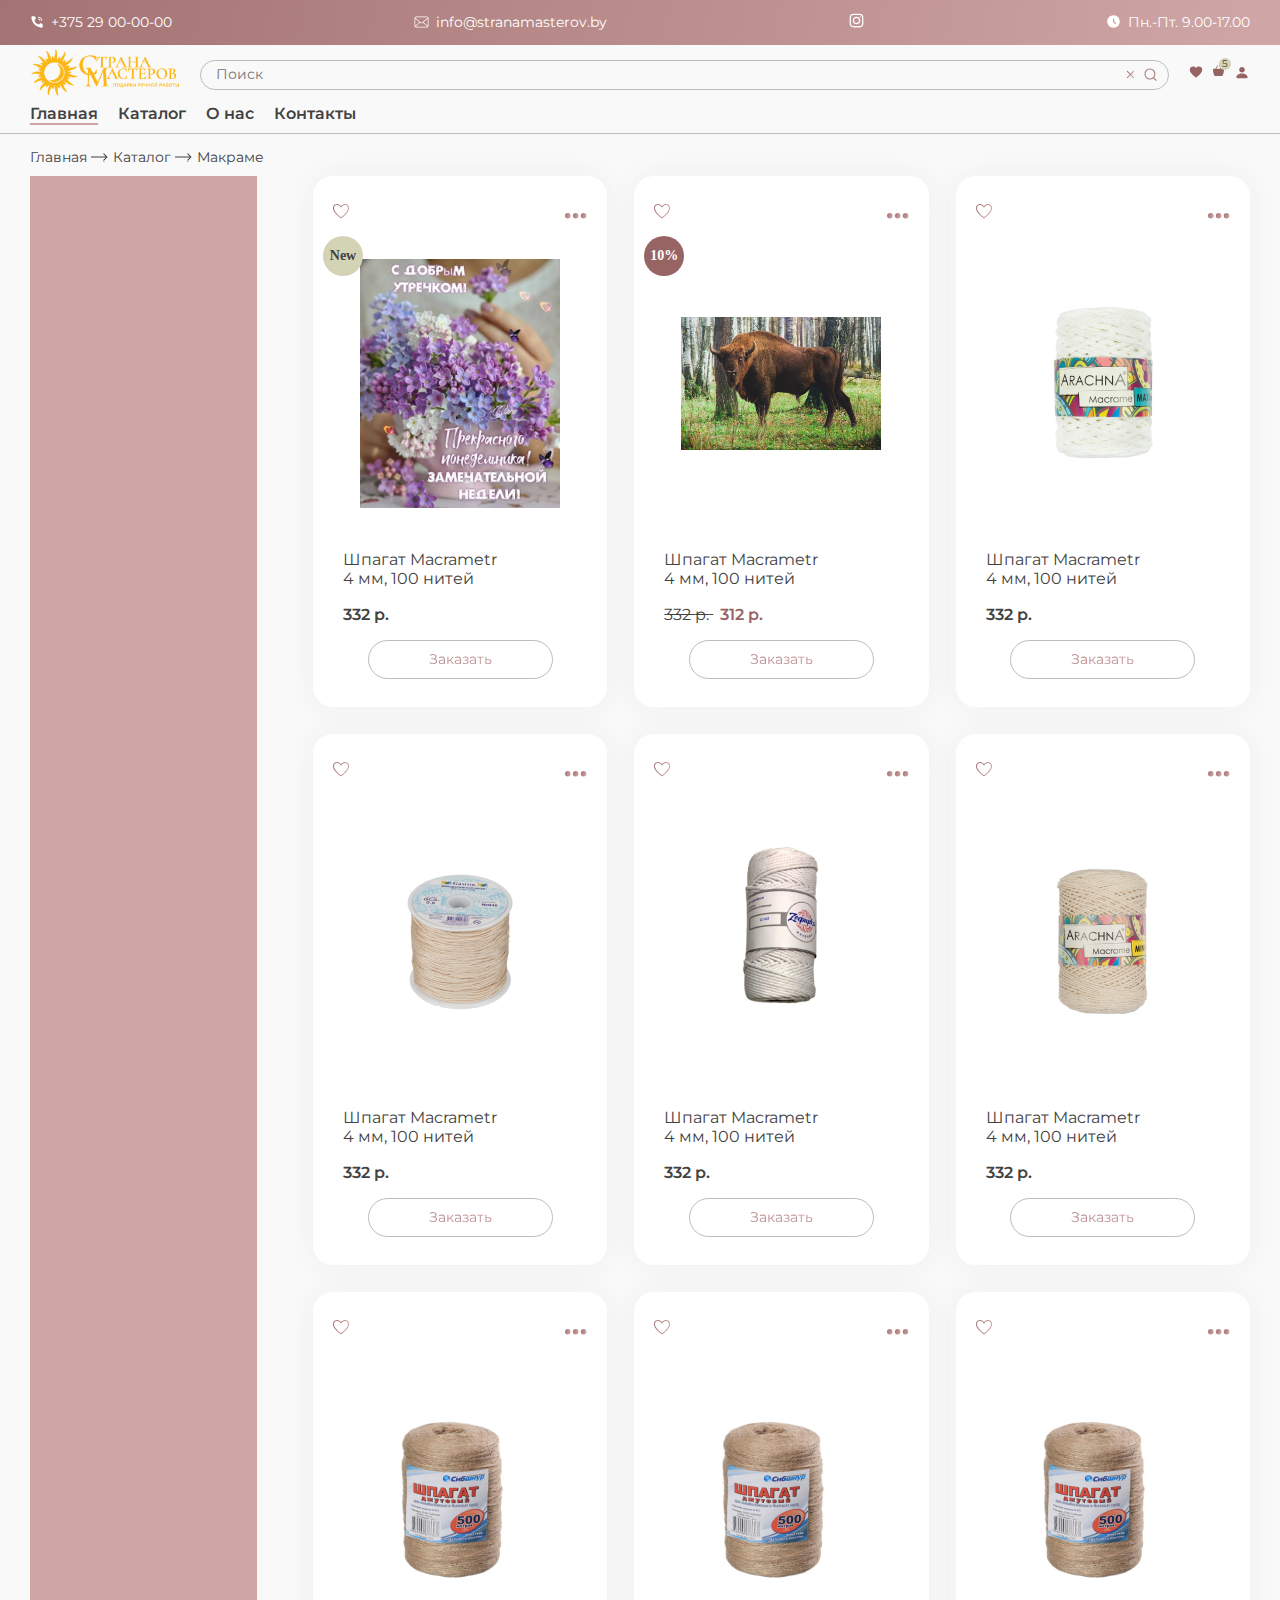
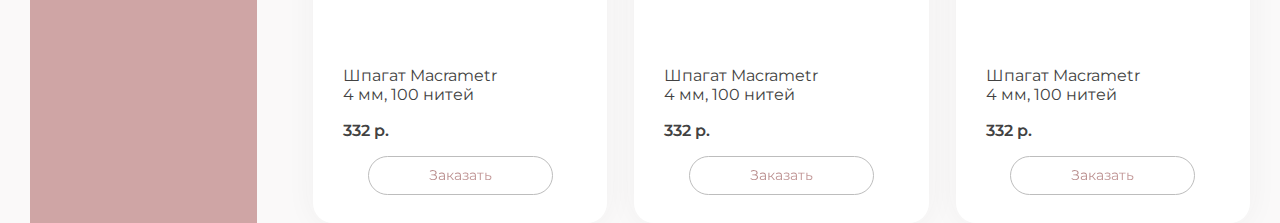
==== commit 70d68038: "catalog" ====
--- a/index.html
+++ b/index.html
@@ -24,7 +24,7 @@
 
 <body>
     <section class="header">
-        <div class=" fullwidth">
+        <div class=" fullwidth top-bar">
             <div class=" container top-info">
                 <div class="top-info__item top-info__item--phone">
                         <a class="top-info__item--link" href="tel:+375290000000">
@@ -73,21 +73,22 @@
                 </form>
                 <ul class="icon-menu">
                     <li class="icon-menu__item">
-                        <a class="icon-menu__item--link" href="#">
+                        <a class="icon-menu__item--link" href="#" aria-label="Favourite">
                             <svg class="fav">
                                 <use xlink:href="img/sprite.svg#fav"></use>
                             </svg>
                         </a>
                     </li>
                     <li class="icon-menu__list_item">
-                        <a class="icon-menu__list_item-link" href="#">
+                        <a class="icon-menu__list_item-link" href="#" aria-label="Cart">
                             <svg class="cart">
                                 <use xlink:href="img/sprite.svg#cart"></use>
                             </svg>
+                            <span class="cart-qty">5</span>
                         </a>
                     </li>
                     <li class="icon-menu__list_item">
-                        <a class="icon-menu__list_item-link" href="#">
+                        <a class="icon-menu__list_item-link" href="#" aria-label="Personal area">
                             <svg class="person">
                                 <use xlink:href="img/sprite.svg#person"></use>
                             </svg>
@@ -129,100 +130,141 @@
 
     <main class="container main">
         <aside class="left-column">
-            &nbsp;
+            &nbsp; 
         </aside>
-        <div class="catalog">
-            <div class="catalog-item">
-                <div class="catalog-item__icons">
-                    <button class="catalog-item__icon"><img class="catalog-item__icon-image" src="img/heart-o.svg" alt=""></button>
-                    <button class="catalog-item__icon"><img class="catalog-item__icon-image" src="img/addit.svg" alt=""></button>
-                </div>
-                <div class="catalog-image"></div>
-                <a class="catalog-item__name" href="#">Шпагат Macrametr 4&nbsp;мм, 100&nbsp;нитей</a>
-                <p class="catalog-item__price">34 p.</p>
-                <button class="button button-white catalog-item__price_button">Заказать</button>
-            </div>
-            <div class="catalog-item">
-                <div class="catalog-item__icons">
-                    <button class="catalog-item__icon"><img class="catalog-item__icon-image" src="img/heart-o.svg" alt=""></button>
-                    <button class="catalog-item__icon"><img class="catalog-item__icon-image" src="img/addit.svg" alt=""></button>
-                </div>
-                <div class="catalog-image"></div>
-                <a class="catalog-item__name" href="#">Шпагат Macrametr 4&nbsp;мм, 100&nbsp;нитей</a>
-                <p class="catalog-item__price">34 p.</p>
-                <button class="button button-white catalog-item__price_button">Заказать</button>
-            </div>
-            <div class="catalog-item">
-                <div class="catalog-item__icons">
-                    <button class="catalog-item__icon"><img class="catalog-item__icon-image" src="img/heart-o.svg" alt=""></button>
-                    <button class="catalog-item__icon"><img class="catalog-item__icon-image" src="img/addit.svg" alt=""></button>
-                </div>
-                <div class="catalog-image"></div>
-                <a class="catalog-item__name" href="#">Шпагат Macrametr 4&nbsp;мм, 100&nbsp;нитей</a>
-                <p class="catalog-item__price">34 p.</p>
-                <button class="button button-white catalog-item__price_button">Заказать</button>
-            </div>
-            <div class="catalog-item">
-                <div class="catalog-item__icons">
-                    <button class="catalog-item__icon"><img class="catalog-item__icon-image" src="img/heart-o.svg" alt=""></button>
-                    <button class="catalog-item__icon"><img class="catalog-item__icon-image" src="img/addit.svg" alt=""></button>
-                </div>
-                <div class="catalog-image"></div>
-                <a class="catalog-item__name" href="#">Шпагат Macrametr 4&nbsp;мм, 100&nbsp;нитей</a>
-                <p class="catalog-item__price">34 p.</p>
-                <button class="button button-white catalog-item__price_button">Заказать</button>
-            </div>
-            <div class="catalog-item">
-                <div class="catalog-item__icons">
-                    <button class="catalog-item__icon"><img class="catalog-item__icon-image" src="img/heart-o.svg" alt=""></button>
-                    <button class="catalog-item__icon"><img class="catalog-item__icon-image" src="img/addit.svg" alt=""></button>
-                </div>
-                <div class="catalog-image"></div>
-                <a class="catalog-item__name" href="#">Шпагат Macrametr 4&nbsp;мм, 100&nbsp;нитей</a>
-                <p class="catalog-item__price">34 p.</p>
-                <button class="button button-white catalog-item__price_button">Заказать</button>
-            </div>
-            <div class="catalog-item">
-                <div class="catalog-item__icons">
-                    <button class="catalog-item__icon"><img class="catalog-item__icon-image" src="img/heart-o.svg" alt=""></button>
-                    <button class="catalog-item__icon"><img class="catalog-item__icon-image" src="img/addit.svg" alt=""></button>
-                </div>
-                <div class="catalog-image"></div>
-                <a class="catalog-item__name" href="#">Шпагат Macrametr 4&nbsp;мм, 100&nbsp;нитей</a>
-                <p class="catalog-item__price">34 p.</p>
-                <button class="button button-white catalog-item__price_button">Заказать</button>
-            </div>
-            <div class="catalog-item">
-                <div class="catalog-item__icons">
-                    <button class="catalog-item__icon"><img class="catalog-item__icon-image" src="img/heart-o.svg" alt=""></button>
-                    <button class="catalog-item__icon"><img class="catalog-item__icon-image" src="img/addit.svg" alt=""></button>
-                </div>
-                <div class="catalog-image"></div>
-                <a class="catalog-item__name" href="#">Шпагат Macrametr 4&nbsp;мм, 100&nbsp;нитей</a>
-                <p class="catalog-item__price">34 p.</p>
-                <button class="button button-white catalog-item__price_button">Заказать</button>
-            </div>
-            <div class="catalog-item">
-                <div class="catalog-item__icons">
-                    <button class="catalog-item__icon"><img class="catalog-item__icon-image" src="img/heart-o.svg" alt=""></button>
-                    <button class="catalog-item__icon"><img class="catalog-item__icon-image" src="img/addit.svg" alt=""></button>
-                </div>
-                <div class="catalog-image"></div>
-                <a class="catalog-item__name" href="#">Шпагат Macrametr 4&nbsp;мм, 100&nbsp;нитей</a>
-                <p class="catalog-item__price">34 p.</p>
-                <button class="button button-white catalog-item__price_button">Заказать</button>
-            </div>
-            <div class="catalog-item">
-                <div class="catalog-item__icons">
-                    <button class="catalog-item__icon"><img class="catalog-item__icon-image" src="img/heart-o.svg" alt=""></button>
-                    <button class="catalog-item__icon"><img class="catalog-item__icon-image" src="img/addit.svg" alt=""></button>
-                </div>
-                <div class="catalog-image"></div>
-                <a class="catalog-item__name" href="#">Шпагат Macrametr 4&nbsp;мм, 100&nbsp;нитей</a>
-                <p class="catalog-item__price">34 p.</p>
-                <button class="button button-white catalog-item__price_button">Заказать</button>
-            </div>
-        </div>
+        <section class="catalog">
+            <div class="catalog-item catalog-item--new">
+                <div class="catalog-item__icons">
+                    <button class="catalog-item__icon"><img class="catalog-item__icon-image" src="img/heart-o.svg" alt=""></button>
+                    <button class="catalog-item__icon"><img class="catalog-item__icon-image" src="img/addit.svg" alt=""></button>
+                </div>
+                <div class="catalog-image">
+                    <img class="catalog-image--img" src="img/image01.jpg" alt="Шпагат Macrametr">
+                </div>
+                <h4 class="catalog-item__name"><a class="catalog-item__link" href="#">Шпагат Macrametr 4&nbsp;мм, 100&nbsp;нитей</a></h4>
+                <span class="catalog-item__price">332
+                    <span class="catalog-item__price--val">p.</span>
+                </span>
+                <button class="button button-white catalog-item__price_button">Заказать</button>
+            </div>
+            <div class="catalog-item catalog-item--action">
+                <div class="catalog-item__icons">
+                    <button class="catalog-item__icon"><img class="catalog-item__icon-image" src="img/heart-o.svg" alt=""></button>
+                    <button class="catalog-item__icon"><img class="catalog-item__icon-image" src="img/addit.svg" alt=""></button>
+                </div>
+                <div class="catalog-image">
+                    <img class="catalog-image--img" src="img/image02.jpg" alt="Шпагат джутовый Сибшнур 500 м">
+                </div>
+                <h4 class="catalog-item__name"><a class="catalog-item__link" href="#">Шпагат Macrametr 4&nbsp;мм, 100&nbsp;нитей</a></h4>
+                <span class="catalog-item__price">
+                    <span class="catalog-item__price--old">332
+                        <span class="catalog-item__price--val">p.</span>
+                    </span>
+                    <span class="catalog-item__price--new">312
+                        <span class="catalog-item__price--val">p.</span>
+                    </span>
+                </span>
+                <button class="button button-white catalog-item__price_button">Заказать</button>
+            </div>
+            <div class="catalog-item">
+                <div class="catalog-item__icons">
+                    <button class="catalog-item__icon"><img class="catalog-item__icon-image" src="img/heart-o.svg" alt=""></button>
+                    <button class="catalog-item__icon"><img class="catalog-item__icon-image" src="img/addit.svg" alt=""></button>
+                </div>
+                <div class="catalog-image">
+                    <img class="catalog-image--img" src="img/image15.png" alt="Шпагат джутовый Сибшнур 500 м">
+                </div>
+                <h4 class="catalog-item__name"><a class="catalog-item__link" href="#">Шпагат Macrametr 4&nbsp;мм, 100&nbsp;нитей</a></h4>
+                <span class="catalog-item__price">332
+                    <span class="catalog-item__price--val">p.</span>
+                </span>
+                <button class="button button-white catalog-item__price_button">Заказать</button>
+            </div>
+            <div class="catalog-item">
+                <div class="catalog-item__icons">
+                    <button class="catalog-item__icon"><img class="catalog-item__icon-image" src="img/heart-o.svg" alt=""></button>
+                    <button class="catalog-item__icon"><img class="catalog-item__icon-image" src="img/addit.svg" alt=""></button>
+                </div>
+                <div class="catalog-image">
+                    <img class="catalog-image--img" src="img/image12.png" alt="Шпагат джутовый Сибшнур 500 м">
+                </div>
+                <h4 class="catalog-item__name"><a class="catalog-item__link" href="#">Шпагат Macrametr 4&nbsp;мм, 100&nbsp;нитей</a></h4>
+                <span class="catalog-item__price">332
+                    <span class="catalog-item__price--val">p.</span>
+                </span>
+                <button class="button button-white catalog-item__price_button">Заказать</button>
+            </div>
+            <div class="catalog-item">
+                <div class="catalog-item__icons">
+                    <button class="catalog-item__icon"><img class="catalog-item__icon-image" src="img/heart-o.svg" alt=""></button>
+                    <button class="catalog-item__icon"><img class="catalog-item__icon-image" src="img/addit.svg" alt=""></button>
+                </div>
+                <div class="catalog-image">
+                    <img class="catalog-image--img" src="img/image13.png" alt="Шпагат джутовый Сибшнур 500 м">
+                </div>
+                <h4 class="catalog-item__name"><a class="catalog-item__link" href="#">Шпагат Macrametr 4&nbsp;мм, 100&nbsp;нитей</a></h4>
+                <span class="catalog-item__price">332
+                    <span class="catalog-item__price--val">p.</span>
+                </span>
+                <button class="button button-white catalog-item__price_button">Заказать</button>
+            </div>
+            <div class="catalog-item">
+                <div class="catalog-item__icons">
+                    <button class="catalog-item__icon"><img class="catalog-item__icon-image" src="img/heart-o.svg" alt=""></button>
+                    <button class="catalog-item__icon"><img class="catalog-item__icon-image" src="img/addit.svg" alt=""></button>
+                </div>
+                <div class="catalog-image">
+                    <img class="catalog-image--img" src="img/image16.png" alt="Шпагат джутовый Сибшнур 500 м">
+                </div>
+                <h4 class="catalog-item__name"><a class="catalog-item__link" href="#">Шпагат Macrametr 4&nbsp;мм, 100&nbsp;нитей</a></h4>
+                <span class="catalog-item__price">332
+                    <span class="catalog-item__price--val">p.</span>
+                </span>
+                <button class="button button-white catalog-item__price_button">Заказать</button>
+            </div>
+            <div class="catalog-item">
+                <div class="catalog-item__icons">
+                    <button class="catalog-item__icon"><img class="catalog-item__icon-image" src="img/heart-o.svg" alt=""></button>
+                    <button class="catalog-item__icon"><img class="catalog-item__icon-image" src="img/addit.svg" alt=""></button>
+                </div>
+                <div class="catalog-image">
+                    <img class="catalog-image--img" src="img/image14.png" alt="Шпагат джутовый Сибшнур 500 м">
+                </div>
+                <h4 class="catalog-item__name"><a class="catalog-item__link" href="#">Шпагат Macrametr 4&nbsp;мм, 100&nbsp;нитей</a></h4>
+                <span class="catalog-item__price">332
+                    <span class="catalog-item__price--val">p.</span>
+                </span>
+                <button class="button button-white catalog-item__price_button">Заказать</button>
+            </div>
+            <div class="catalog-item">
+                <div class="catalog-item__icons">
+                    <button class="catalog-item__icon"><img class="catalog-item__icon-image" src="img/heart-o.svg" alt=""></button>
+                    <button class="catalog-item__icon"><img class="catalog-item__icon-image" src="img/addit.svg" alt=""></button>
+                </div>
+                <div class="catalog-image">
+                    <img class="catalog-image--img" src="img/image14.png" alt="Шпагат джутовый Сибшнур 500 м">
+                </div>
+                <h4 class="catalog-item__name"><a class="catalog-item__link" href="#">Шпагат Macrametr 4&nbsp;мм, 100&nbsp;нитей</a></h4>
+                <span class="catalog-item__price">332
+                    <span class="catalog-item__price--val">p.</span>
+                </span>
+                <button class="button button-white catalog-item__price_button">Заказать</button>
+            </div>
+            <div class="catalog-item">
+                <div class="catalog-item__icons">
+                    <button class="catalog-item__icon"><img class="catalog-item__icon-image" src="img/heart-o.svg" alt=""></button>
+                    <button class="catalog-item__icon"><img class="catalog-item__icon-image" src="img/addit.svg" alt=""></button>
+                </div>
+                <div class="catalog-image">
+                    <img class="catalog-image--img" src="img/image14.png" alt="Шпагат джутовый Сибшнур 500 м">
+                </div>
+                <h4 class="catalog-item__name"><a class="catalog-item__link" href="#">Шпагат Macrametr 4&nbsp;мм, 100&nbsp;нитей</a></h4>
+                <span class="catalog-item__price">332
+                    <span class="catalog-item__price--val">p.</span>
+                </span>
+                <button class="button button-white catalog-item__price_button">Заказать</button>
+            </div>
+        </section>
 
 
     </main>
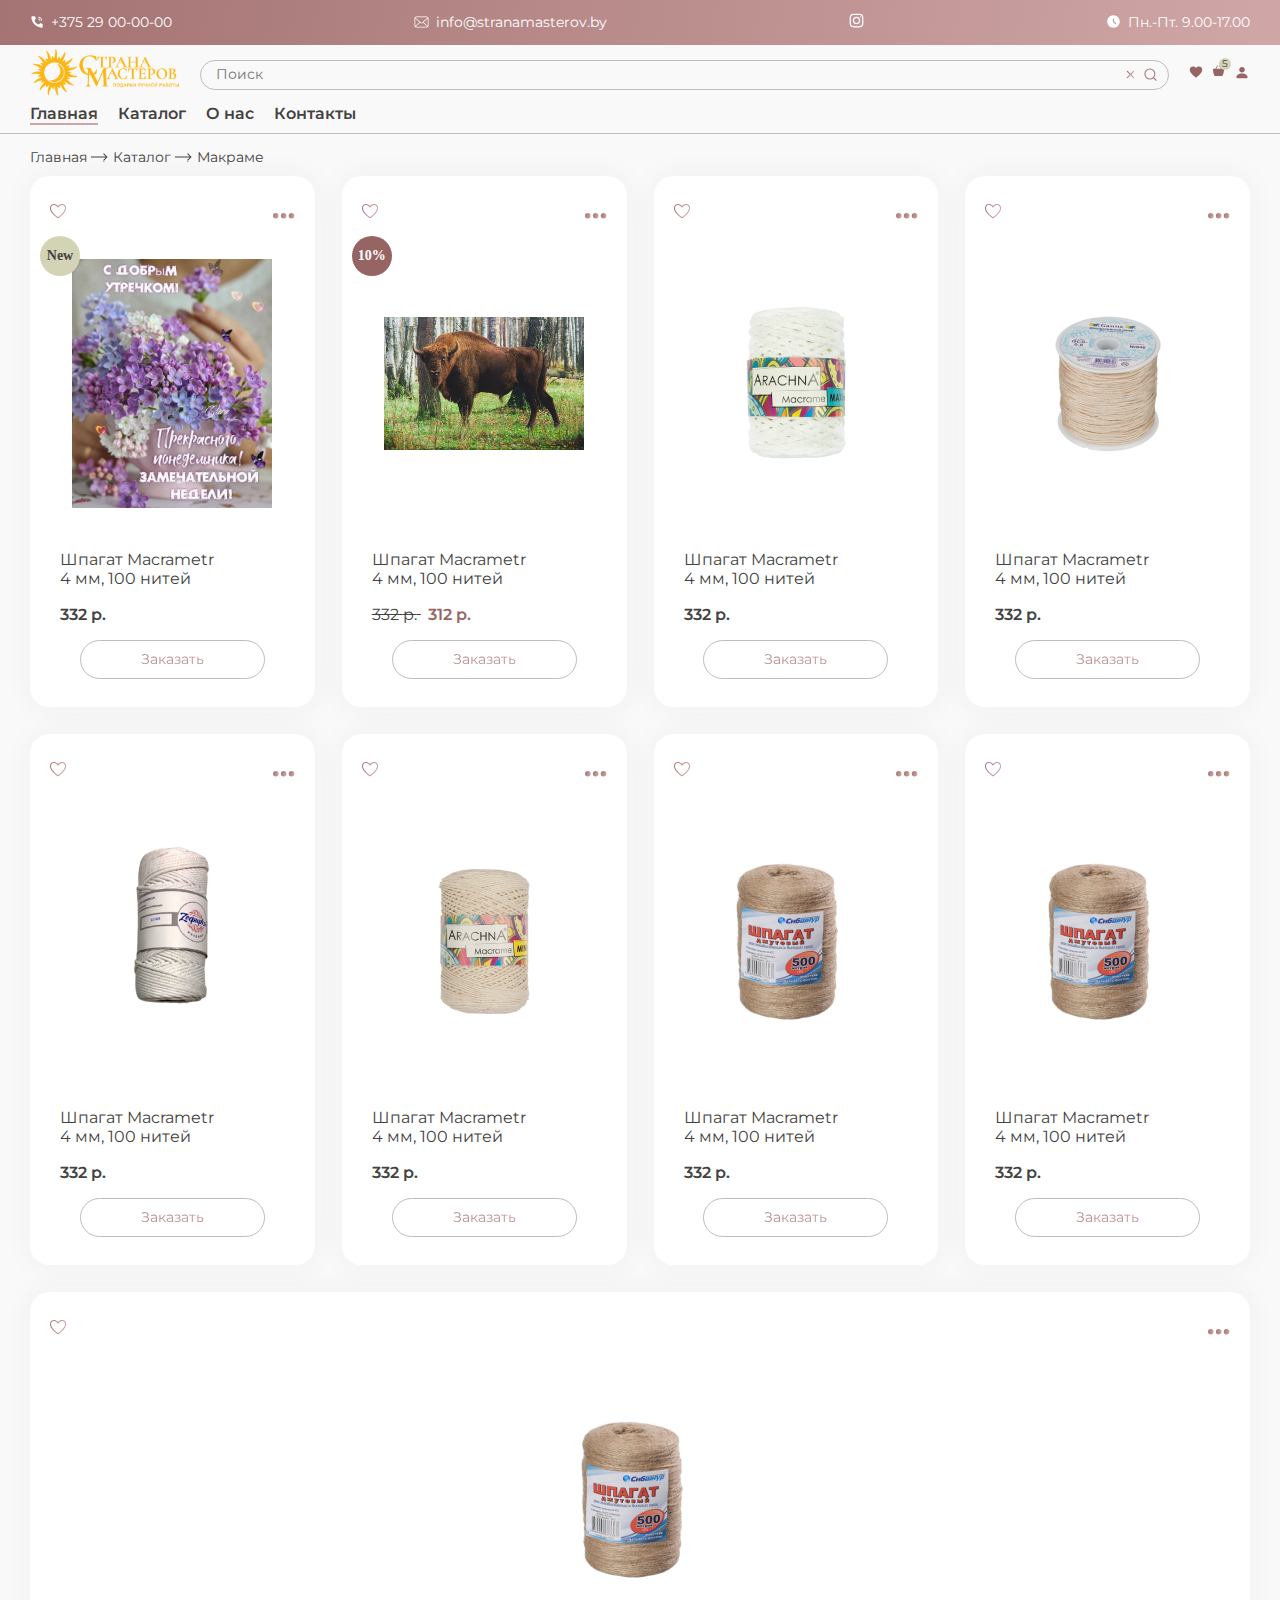
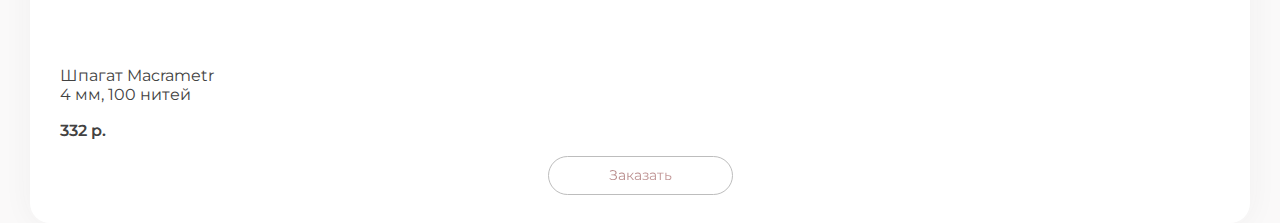
==== commit e77d6527: "Delete aside" ====
--- a/index.html
+++ b/index.html
@@ -129,9 +129,9 @@
     </div>
 
     <main class="container main">
-        <aside class="left-column">
+        <!-- <aside class="left-column">
             &nbsp; 
-        </aside>
+        </aside> -->
         <section class="catalog">
             <div class="catalog-item catalog-item--new">
                 <div class="catalog-item__icons">
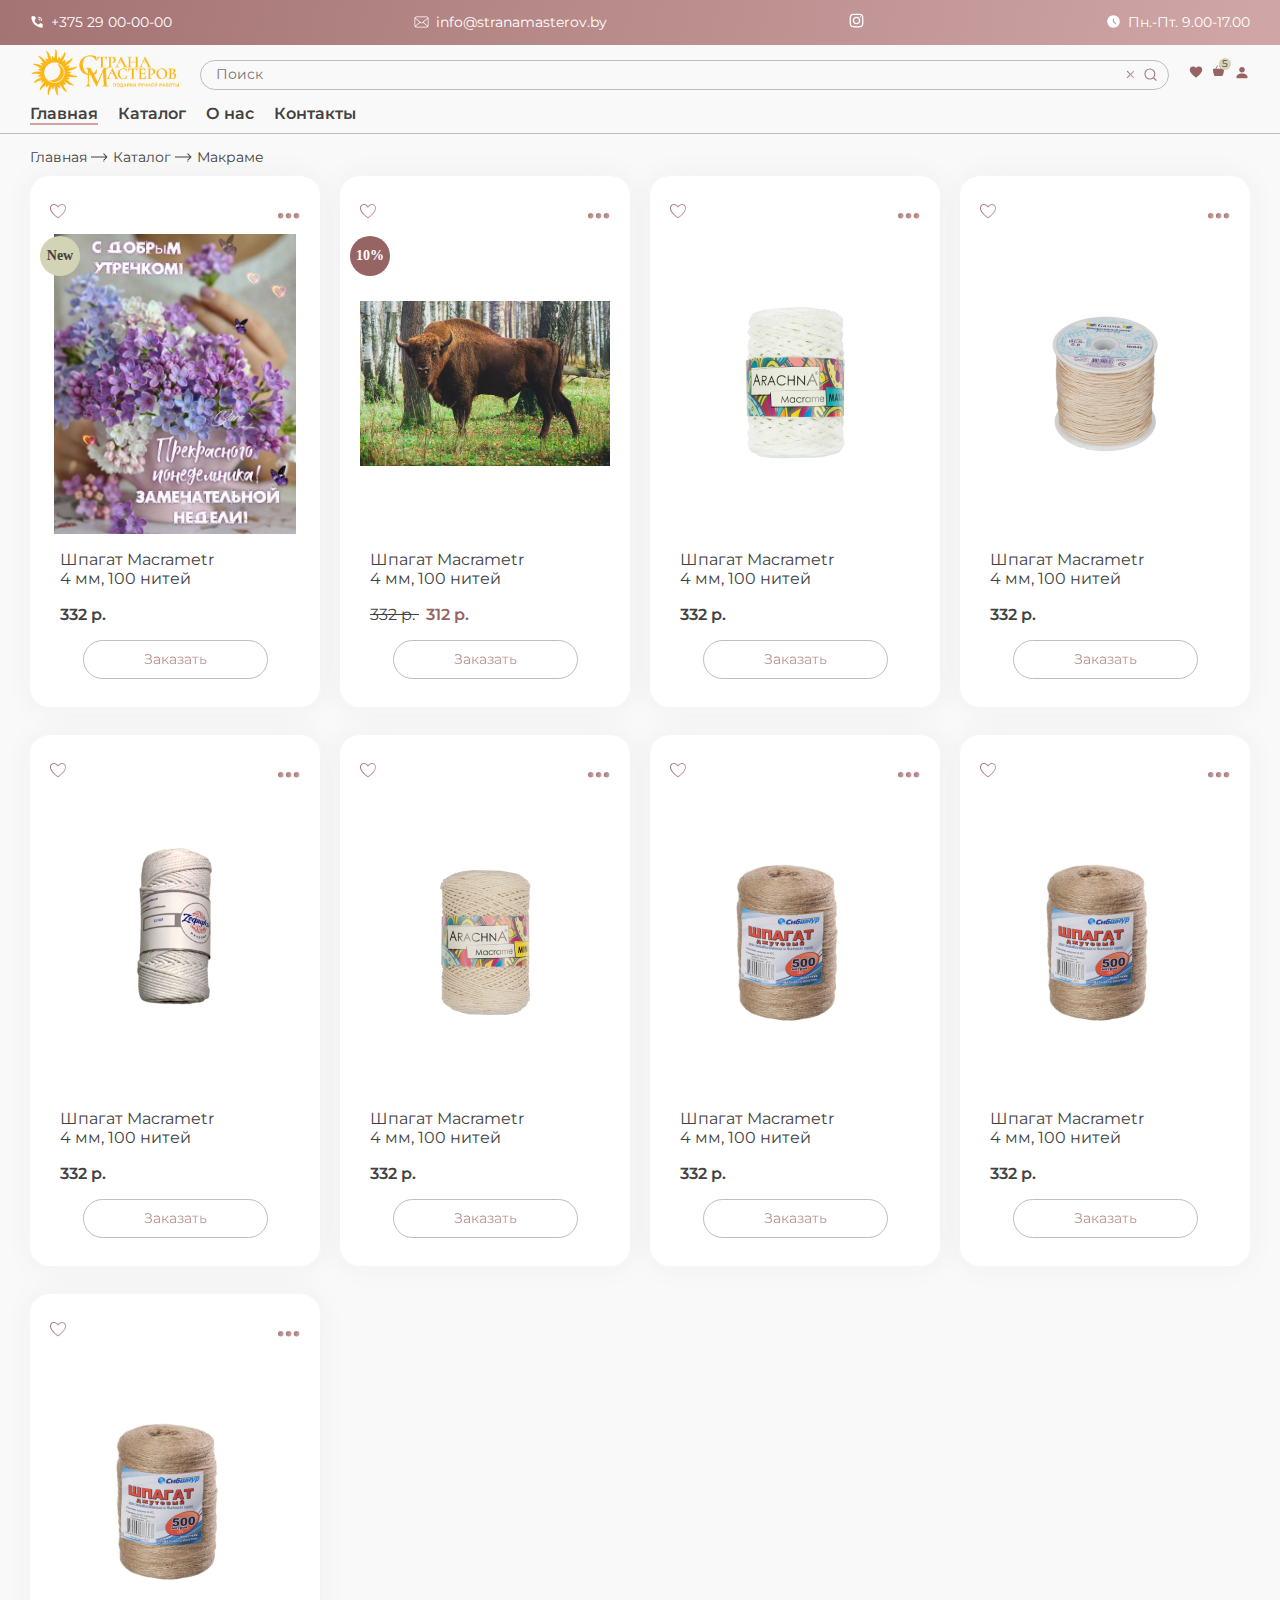
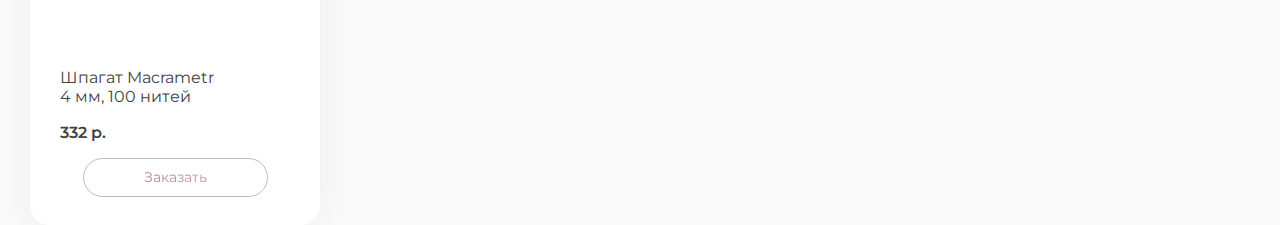
==== commit 17282404: "Grid" ====
--- a/index.html
+++ b/index.html
@@ -129,7 +129,7 @@
     </div>
 
     <main class="container main">
-        <!-- <aside class="left-column">
+<!--         <aside class="left-column">
             &nbsp; 
         </aside> -->
         <section class="catalog">
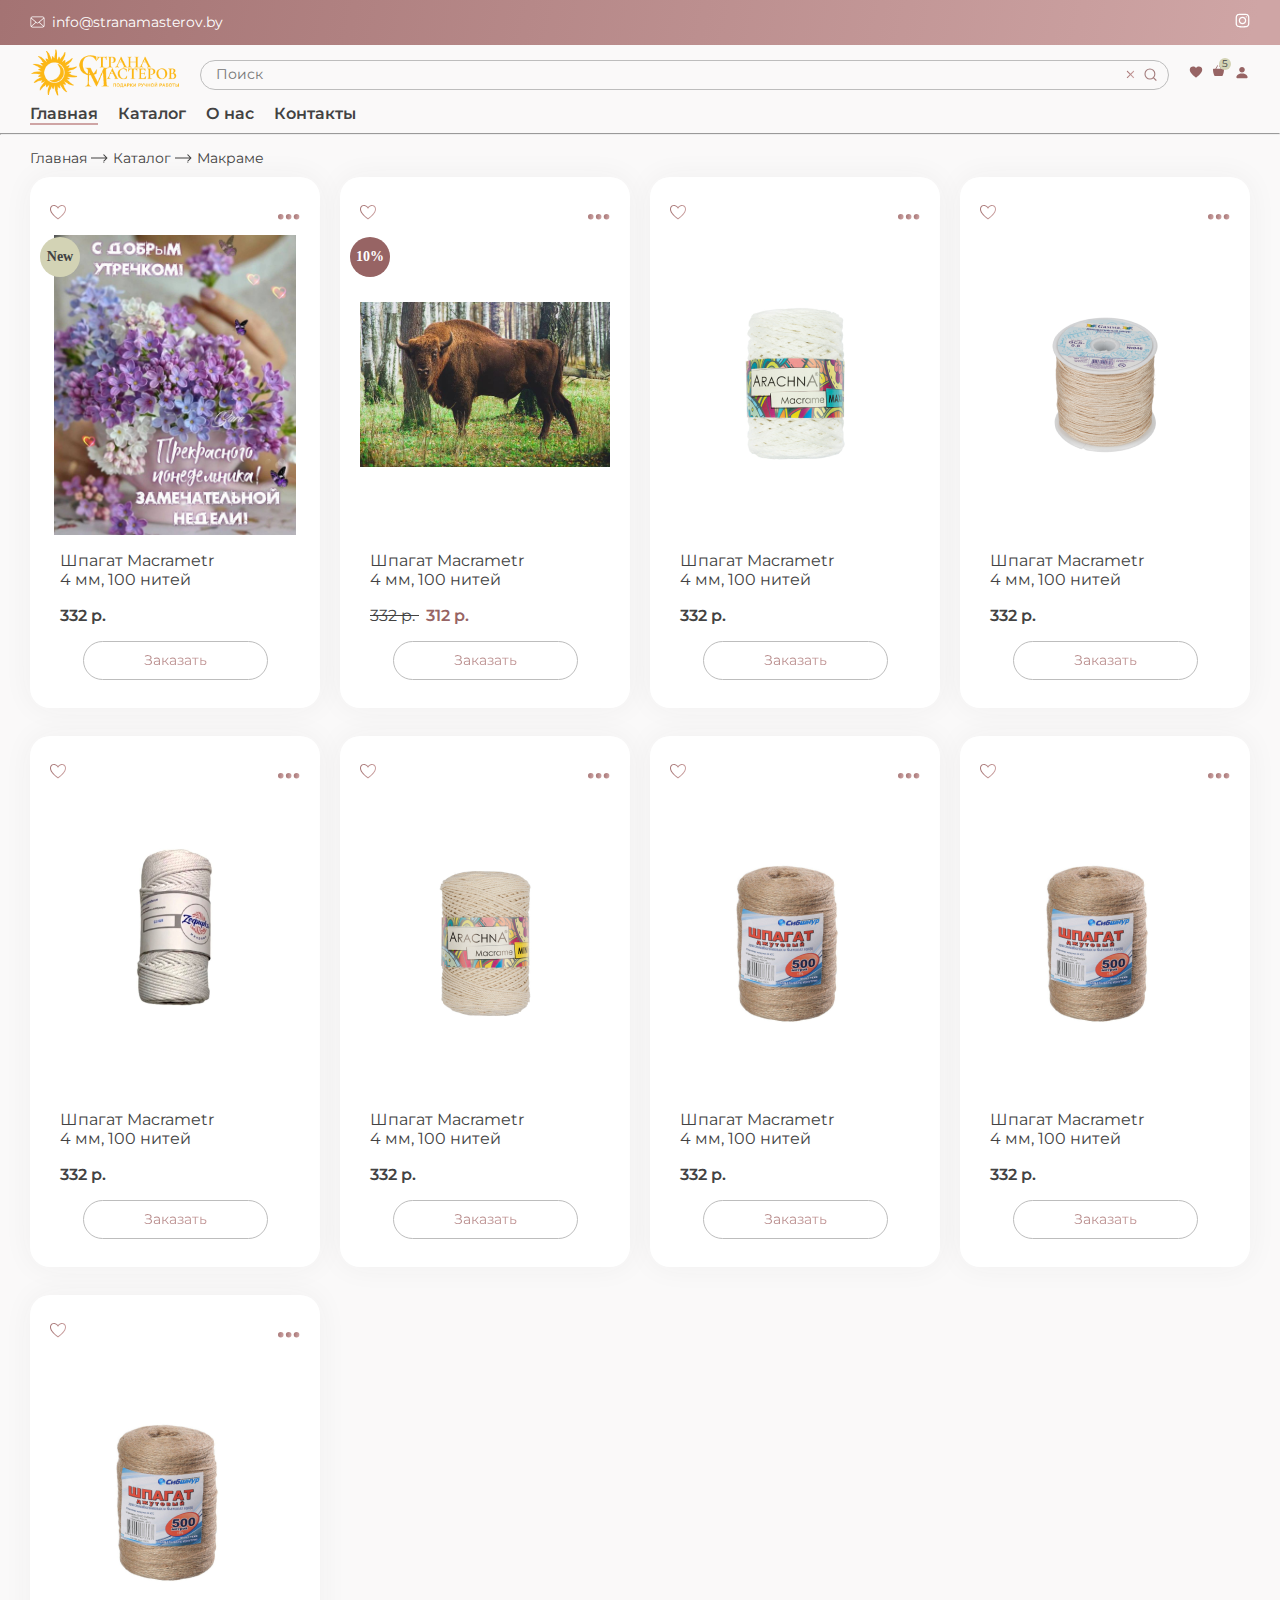
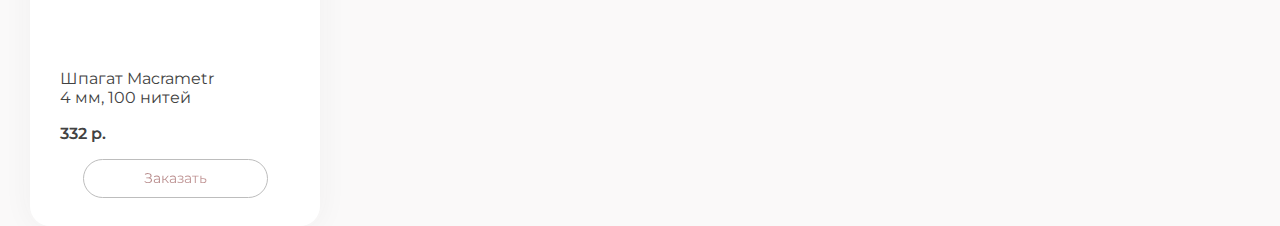
==== commit f618a3ca: "No phone and time, HR" ====
--- a/index.html
+++ b/index.html
@@ -26,14 +26,14 @@
     <section class="header">
         <div class=" fullwidth top-bar">
             <div class=" container top-info">
-                <div class="top-info__item top-info__item--phone">
+<!--                 <div class="top-info__item top-info__item--phone">
                         <a class="top-info__item--link" href="tel:+375290000000">
                             <svg class="phone">
                                 <use xlink:href="img/sprite.svg#top-phone"></use>
                             </svg>
                             <span>+375 29 00-00-00</span>
                         </a>
-                </div>
+                </div> -->
                 <div class="top-info__item top-info__item--address">
                         <a class="top-info__item--link" href="mailto:info@stranamasterov.by">
                             <svg class="email">
@@ -54,12 +54,12 @@
 
                     </ul>
                 </div>
-                <div class="top-info__item top-info__item--time">
+<!--                 <div class="top-info__item top-info__item--time">
                         <svg class="time">
                             <use xlink:href="img/sprite.svg#clock"></use>
                         </svg>
                         <span>Пн.-Пт. 9.00-17.00</span>
-                </div>
+                </div> -->
             </div>
         </div>
 
@@ -112,6 +112,7 @@
             </ul>  
 
         </nav>
+        <hr class="nav-bottom-line">
     </section>
 
     <div class="container breadcrumbs">
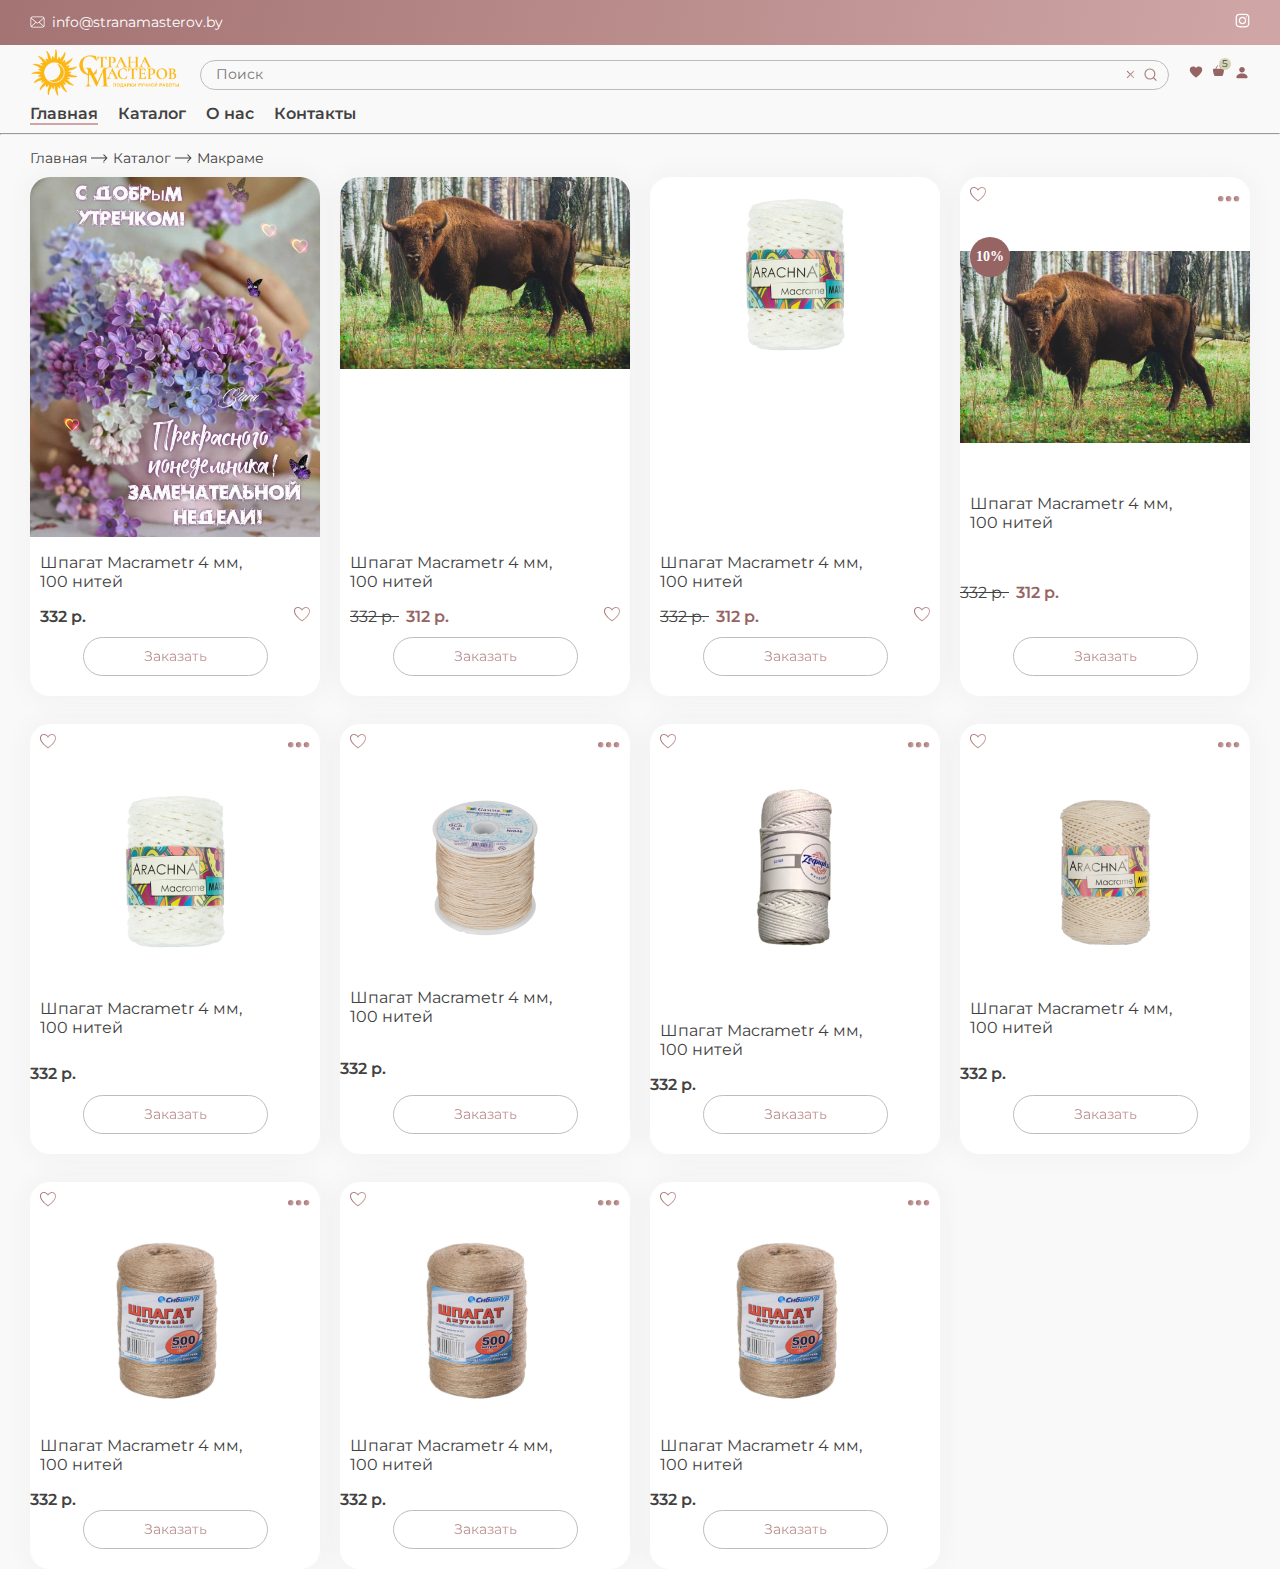
==== commit 2b086680: "Heart to bottom" ====
--- a/index.html
+++ b/index.html
@@ -134,20 +134,65 @@
             &nbsp; 
         </aside> -->
         <section class="catalog">
-            <div class="catalog-item catalog-item--new">
-                <div class="catalog-item__icons">
-                    <button class="catalog-item__icon"><img class="catalog-item__icon-image" src="img/heart-o.svg" alt=""></button>
-                    <button class="catalog-item__icon"><img class="catalog-item__icon-image" src="img/addit.svg" alt=""></button>
-                </div>
+            
+            <div class="catalog-item">
                 <div class="catalog-image">
                     <img class="catalog-image--img" src="img/image01.jpg" alt="Шпагат Macrametr">
                 </div>
-                <h4 class="catalog-item__name"><a class="catalog-item__link" href="#">Шпагат Macrametr 4&nbsp;мм, 100&nbsp;нитей</a></h4>
-                <span class="catalog-item__price">332
-                    <span class="catalog-item__price--val">p.</span>
-                </span>
-                <button class="button button-white catalog-item__price_button">Заказать</button>
-            </div>
+                <div class="catalog-item-info">
+                    <h4 class="catalog-item__name"><a class="catalog-item__link" href="#">Шпагат Macrametr 4&nbsp;мм, 100&nbsp;нитей</a></h4>
+                    <div class="catalog-item__icons">
+                        <span class="catalog-item__price">332
+                            <span class="catalog-item__price--val">p.</span>
+                        </span>
+                        <button class="catalog-item__icon"><img class="catalog-item__icon-image" src="img/heart-o.svg" alt=""></button>
+                    </div>
+                    <button class="button button-white catalog-item__price_button">Заказать</button>
+                </div>
+            </div>
+
+            <div class="catalog-item">
+                <div class="catalog-image">
+                    <img class="catalog-image--img" src="img/image02.jpg" alt="Шпагат Macrametr">
+                </div>
+                <div class="catalog-item-info">
+                    <h4 class="catalog-item__name"><a class="catalog-item__link" href="#">Шпагат Macrametr 4&nbsp;мм, 100&nbsp;нитей</a></h4>
+                    <div class="catalog-item__icons">
+                        <span class="catalog-item__price">
+                            <span class="catalog-item__price--old">332
+                                <span class="catalog-item__price--val">p.</span>
+                            </span>
+                            <span class="catalog-item__price--new">312
+                                <span class="catalog-item__price--val">p.</span>
+                            </span>
+                        </span>
+                        <button class="catalog-item__icon"><img class="catalog-item__icon-image" src="img/heart-o.svg" alt=""></button>
+                    </div>
+                    <button class="button button-white catalog-item__price_button">Заказать</button>
+                </div>
+            </div>
+
+            <div class="catalog-item">
+                <div class="catalog-image">
+                    <img class="catalog-image--img" src="img/image15.png" alt="Шпагат Macrametr">
+                </div>
+                <div class="catalog-item-info">
+                    <h4 class="catalog-item__name"><a class="catalog-item__link" href="#">Шпагат Macrametr 4&nbsp;мм, 100&nbsp;нитей</a></h4>
+                    <div class="catalog-item__icons">
+                        <span class="catalog-item__price">
+                            <span class="catalog-item__price--old">332
+                                <span class="catalog-item__price--val">p.</span>
+                            </span>
+                            <span class="catalog-item__price--new">312
+                                <span class="catalog-item__price--val">p.</span>
+                            </span>
+                        </span>
+                        <button class="catalog-item__icon"><img class="catalog-item__icon-image" src="img/heart-o.svg" alt=""></button>
+                    </div>
+                    <button class="button button-white catalog-item__price_button">Заказать</button>
+                </div>
+            </div>
+
             <div class="catalog-item catalog-item--action">
                 <div class="catalog-item__icons">
                     <button class="catalog-item__icon"><img class="catalog-item__icon-image" src="img/heart-o.svg" alt=""></button>
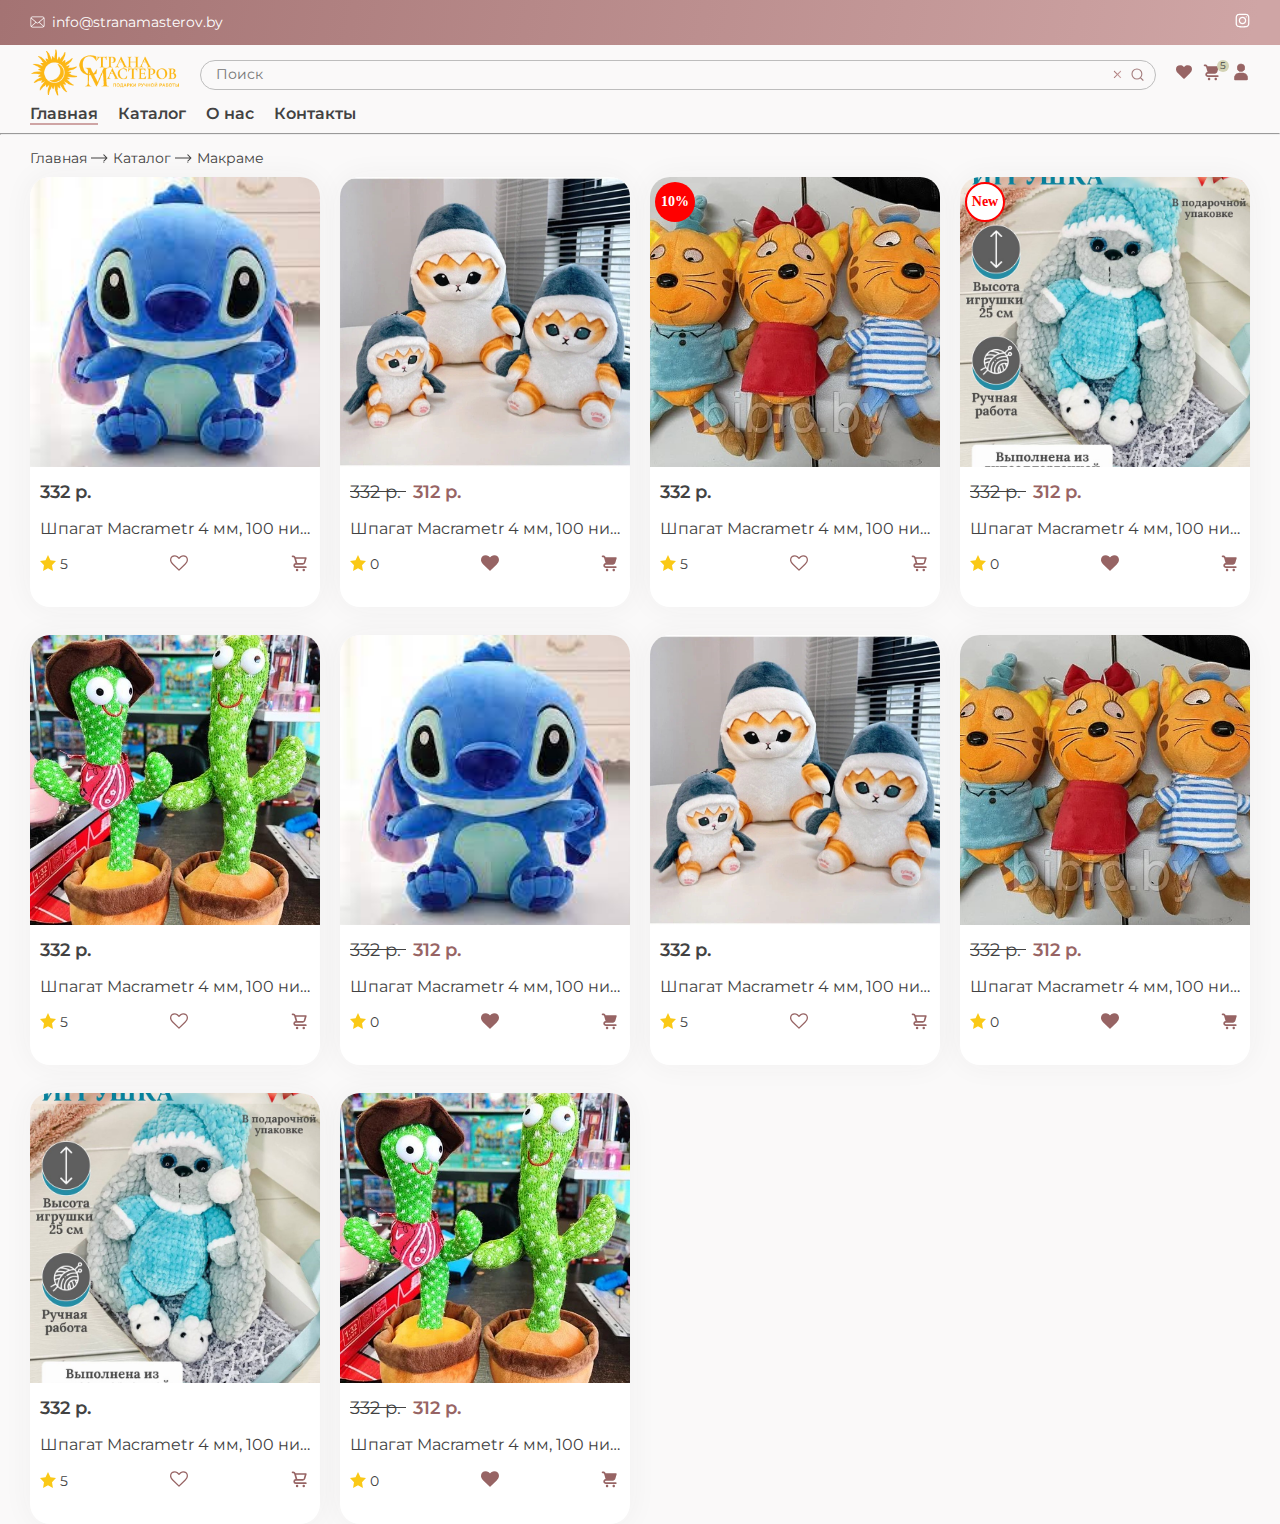
==== commit 27cfbd94: "catalog is ok" ====
--- a/index.html
+++ b/index.html
@@ -74,24 +74,18 @@
                 <ul class="icon-menu">
                     <li class="icon-menu__item">
                         <a class="icon-menu__item--link" href="#" aria-label="Favourite">
-                            <svg class="fav">
-                                <use xlink:href="img/sprite.svg#fav"></use>
-                            </svg>
+                            <img class="catalog-item__icon-image" src="img/heart-black.svg" alt="Add to Favorites" width="16">
                         </a>
                     </li>
                     <li class="icon-menu__list_item">
                         <a class="icon-menu__list_item-link" href="#" aria-label="Cart">
-                            <svg class="cart">
-                                <use xlink:href="img/sprite.svg#cart"></use>
-                            </svg>
+                            <img class="catalog-item__icon-image" src="img/cart-black.svg" alt="Cart Action Shop Icon" width="20">
                             <span class="cart-qty">5</span>
                         </a>
                     </li>
                     <li class="icon-menu__list_item">
                         <a class="icon-menu__list_item-link" href="#" aria-label="Personal area">
-                            <svg class="person">
-                                <use xlink:href="img/sprite.svg#person"></use>
-                            </svg>
+                            <img class="catalog-item__icon-image" src="img/user-black.svg" alt="User" width="18">
                         </a>
                     </li>
                 </div>
@@ -137,179 +131,230 @@
             
             <div class="catalog-item">
                 <div class="catalog-image">
-                    <img class="catalog-image--img" src="img/image01.jpg" alt="Шпагат Macrametr">
-                </div>
-                <div class="catalog-item-info">
-                    <h4 class="catalog-item__name"><a class="catalog-item__link" href="#">Шпагат Macrametr 4&nbsp;мм, 100&nbsp;нитей</a></h4>
-                    <div class="catalog-item__icons">
-                        <span class="catalog-item__price">332
-                            <span class="catalog-item__price--val">p.</span>
-                        </span>
-                        <button class="catalog-item__icon"><img class="catalog-item__icon-image" src="img/heart-o.svg" alt=""></button>
-                    </div>
-                    <button class="button button-white catalog-item__price_button">Заказать</button>
-                </div>
-            </div>
-
-            <div class="catalog-item">
-                <div class="catalog-image">
-                    <img class="catalog-image--img" src="img/image02.jpg" alt="Шпагат Macrametr">
-                </div>
-                <div class="catalog-item-info">
-                    <h4 class="catalog-item__name"><a class="catalog-item__link" href="#">Шпагат Macrametr 4&nbsp;мм, 100&nbsp;нитей</a></h4>
-                    <div class="catalog-item__icons">
-                        <span class="catalog-item__price">
-                            <span class="catalog-item__price--old">332
-                                <span class="catalog-item__price--val">p.</span>
-                            </span>
-                            <span class="catalog-item__price--new">312
-                                <span class="catalog-item__price--val">p.</span>
-                            </span>
-                        </span>
-                        <button class="catalog-item__icon"><img class="catalog-item__icon-image" src="img/heart-o.svg" alt=""></button>
-                    </div>
-                    <button class="button button-white catalog-item__price_button">Заказать</button>
-                </div>
-            </div>
-
-            <div class="catalog-item">
-                <div class="catalog-image">
-                    <img class="catalog-image--img" src="img/image15.png" alt="Шпагат Macrametr">
-                </div>
-                <div class="catalog-item-info">
-                    <h4 class="catalog-item__name"><a class="catalog-item__link" href="#">Шпагат Macrametr 4&nbsp;мм, 100&nbsp;нитей</a></h4>
-                    <div class="catalog-item__icons">
-                        <span class="catalog-item__price">
-                            <span class="catalog-item__price--old">332
-                                <span class="catalog-item__price--val">p.</span>
-                            </span>
-                            <span class="catalog-item__price--new">312
-                                <span class="catalog-item__price--val">p.</span>
-                            </span>
-                        </span>
-                        <button class="catalog-item__icon"><img class="catalog-item__icon-image" src="img/heart-o.svg" alt=""></button>
-                    </div>
-                    <button class="button button-white catalog-item__price_button">Заказать</button>
+                    <img class="catalog-image--img" src="img/01.jpg" alt="Шпагат Macrametr">
+                </div>
+                <div class="catalog-item-info">
+                    <span class="catalog-item__price">332
+                        <span class="catalog-item__price--val">p.</span>
+                    </span>
+                    <h4 class="catalog-item__name"><a class="catalog-item__link" href="#">Шпагат Macrametr 4&nbsp;мм, 100&nbsp;нитей</a></h4>
+                    <div class="catalog-item__icons">
+                        <div class="rating-items__container">
+                            <div class="rating-items__star"></div>
+                            <div class="rating-items__value">5</div>
+                        </div>
+                        <button class="catalog-item__icon"><img class="catalog-item__icon-image" src="img/heart-white.svg" alt="Add to Favorites" width="18"></button>
+                        <button class="catalog-item__icon"><img class="catalog-item__icon-image" src="img/cart-white.svg" alt="Cart Action Shop Icon" width="20"></button>
+                    </div>
+                </div>
+            </div>
+
+            <div class="catalog-item">
+                <div class="catalog-image">
+                    <img class="catalog-image--img" src="img/02.jpg" alt="Шпагат Macrametr">
+                </div>
+                <div class="catalog-item-info">
+                    <span class="catalog-item__price">
+                        <span class="catalog-item__price--old">332
+                            <span class="catalog-item__price--val">p.</span>
+                        </span>
+                        <span class="catalog-item__price--new">312
+                            <span class="catalog-item__price--val">p.</span>
+                        </span>
+                    </span>
+                    <h4 class="catalog-item__name"><a class="catalog-item__link" href="#">Шпагат Macrametr 4&nbsp;мм, 100&nbsp;нитей</a></h4>
+                    <div class="catalog-item__icons">
+                        <div class="rating-items__container">
+                            <div class="rating-items__star"></div>
+                            <div class="rating-items__value">0</div>
+                        </div>
+                        <button class="catalog-item__icon"><img class="catalog-item__icon-image" src="img/heart-black.svg" alt="Add to Favorites" width="18"></button>
+                        <button class="catalog-item__icon"><img class="catalog-item__icon-image" src="img/cart-black.svg" alt="Cart Action Shop Icon" width="20"></button>
+                    </div>
                 </div>
             </div>
 
             <div class="catalog-item catalog-item--action">
-                <div class="catalog-item__icons">
-                    <button class="catalog-item__icon"><img class="catalog-item__icon-image" src="img/heart-o.svg" alt=""></button>
-                    <button class="catalog-item__icon"><img class="catalog-item__icon-image" src="img/addit.svg" alt=""></button>
-                </div>
-                <div class="catalog-image">
-                    <img class="catalog-image--img" src="img/image02.jpg" alt="Шпагат джутовый Сибшнур 500 м">
-                </div>
-                <h4 class="catalog-item__name"><a class="catalog-item__link" href="#">Шпагат Macrametr 4&nbsp;мм, 100&nbsp;нитей</a></h4>
-                <span class="catalog-item__price">
-                    <span class="catalog-item__price--old">332
-                        <span class="catalog-item__price--val">p.</span>
-                    </span>
-                    <span class="catalog-item__price--new">312
-                        <span class="catalog-item__price--val">p.</span>
-                    </span>
-                </span>
-                <button class="button button-white catalog-item__price_button">Заказать</button>
-            </div>
-            <div class="catalog-item">
-                <div class="catalog-item__icons">
-                    <button class="catalog-item__icon"><img class="catalog-item__icon-image" src="img/heart-o.svg" alt=""></button>
-                    <button class="catalog-item__icon"><img class="catalog-item__icon-image" src="img/addit.svg" alt=""></button>
-                </div>
-                <div class="catalog-image">
-                    <img class="catalog-image--img" src="img/image15.png" alt="Шпагат джутовый Сибшнур 500 м">
-                </div>
-                <h4 class="catalog-item__name"><a class="catalog-item__link" href="#">Шпагат Macrametr 4&nbsp;мм, 100&nbsp;нитей</a></h4>
-                <span class="catalog-item__price">332
-                    <span class="catalog-item__price--val">p.</span>
-                </span>
-                <button class="button button-white catalog-item__price_button">Заказать</button>
-            </div>
-            <div class="catalog-item">
-                <div class="catalog-item__icons">
-                    <button class="catalog-item__icon"><img class="catalog-item__icon-image" src="img/heart-o.svg" alt=""></button>
-                    <button class="catalog-item__icon"><img class="catalog-item__icon-image" src="img/addit.svg" alt=""></button>
-                </div>
-                <div class="catalog-image">
-                    <img class="catalog-image--img" src="img/image12.png" alt="Шпагат джутовый Сибшнур 500 м">
-                </div>
-                <h4 class="catalog-item__name"><a class="catalog-item__link" href="#">Шпагат Macrametr 4&nbsp;мм, 100&nbsp;нитей</a></h4>
-                <span class="catalog-item__price">332
-                    <span class="catalog-item__price--val">p.</span>
-                </span>
-                <button class="button button-white catalog-item__price_button">Заказать</button>
-            </div>
-            <div class="catalog-item">
-                <div class="catalog-item__icons">
-                    <button class="catalog-item__icon"><img class="catalog-item__icon-image" src="img/heart-o.svg" alt=""></button>
-                    <button class="catalog-item__icon"><img class="catalog-item__icon-image" src="img/addit.svg" alt=""></button>
-                </div>
-                <div class="catalog-image">
-                    <img class="catalog-image--img" src="img/image13.png" alt="Шпагат джутовый Сибшнур 500 м">
-                </div>
-                <h4 class="catalog-item__name"><a class="catalog-item__link" href="#">Шпагат Macrametr 4&nbsp;мм, 100&nbsp;нитей</a></h4>
-                <span class="catalog-item__price">332
-                    <span class="catalog-item__price--val">p.</span>
-                </span>
-                <button class="button button-white catalog-item__price_button">Заказать</button>
-            </div>
-            <div class="catalog-item">
-                <div class="catalog-item__icons">
-                    <button class="catalog-item__icon"><img class="catalog-item__icon-image" src="img/heart-o.svg" alt=""></button>
-                    <button class="catalog-item__icon"><img class="catalog-item__icon-image" src="img/addit.svg" alt=""></button>
-                </div>
-                <div class="catalog-image">
-                    <img class="catalog-image--img" src="img/image16.png" alt="Шпагат джутовый Сибшнур 500 м">
-                </div>
-                <h4 class="catalog-item__name"><a class="catalog-item__link" href="#">Шпагат Macrametr 4&nbsp;мм, 100&nbsp;нитей</a></h4>
-                <span class="catalog-item__price">332
-                    <span class="catalog-item__price--val">p.</span>
-                </span>
-                <button class="button button-white catalog-item__price_button">Заказать</button>
-            </div>
-            <div class="catalog-item">
-                <div class="catalog-item__icons">
-                    <button class="catalog-item__icon"><img class="catalog-item__icon-image" src="img/heart-o.svg" alt=""></button>
-                    <button class="catalog-item__icon"><img class="catalog-item__icon-image" src="img/addit.svg" alt=""></button>
-                </div>
-                <div class="catalog-image">
-                    <img class="catalog-image--img" src="img/image14.png" alt="Шпагат джутовый Сибшнур 500 м">
-                </div>
-                <h4 class="catalog-item__name"><a class="catalog-item__link" href="#">Шпагат Macrametr 4&nbsp;мм, 100&nbsp;нитей</a></h4>
-                <span class="catalog-item__price">332
-                    <span class="catalog-item__price--val">p.</span>
-                </span>
-                <button class="button button-white catalog-item__price_button">Заказать</button>
-            </div>
-            <div class="catalog-item">
-                <div class="catalog-item__icons">
-                    <button class="catalog-item__icon"><img class="catalog-item__icon-image" src="img/heart-o.svg" alt=""></button>
-                    <button class="catalog-item__icon"><img class="catalog-item__icon-image" src="img/addit.svg" alt=""></button>
-                </div>
-                <div class="catalog-image">
-                    <img class="catalog-image--img" src="img/image14.png" alt="Шпагат джутовый Сибшнур 500 м">
-                </div>
-                <h4 class="catalog-item__name"><a class="catalog-item__link" href="#">Шпагат Macrametr 4&nbsp;мм, 100&nbsp;нитей</a></h4>
-                <span class="catalog-item__price">332
-                    <span class="catalog-item__price--val">p.</span>
-                </span>
-                <button class="button button-white catalog-item__price_button">Заказать</button>
-            </div>
-            <div class="catalog-item">
-                <div class="catalog-item__icons">
-                    <button class="catalog-item__icon"><img class="catalog-item__icon-image" src="img/heart-o.svg" alt=""></button>
-                    <button class="catalog-item__icon"><img class="catalog-item__icon-image" src="img/addit.svg" alt=""></button>
-                </div>
-                <div class="catalog-image">
-                    <img class="catalog-image--img" src="img/image14.png" alt="Шпагат джутовый Сибшнур 500 м">
-                </div>
-                <h4 class="catalog-item__name"><a class="catalog-item__link" href="#">Шпагат Macrametr 4&nbsp;мм, 100&nbsp;нитей</a></h4>
-                <span class="catalog-item__price">332
-                    <span class="catalog-item__price--val">p.</span>
-                </span>
-                <button class="button button-white catalog-item__price_button">Заказать</button>
-            </div>
+                <div class="catalog-image">
+                    <img class="catalog-image--img" src="img/03.jpg" alt="Шпагат Macrametr">
+                </div>
+                <div class="catalog-item-info">
+                    <span class="catalog-item__price">332
+                        <span class="catalog-item__price--val">p.</span>
+                    </span>
+                    <h4 class="catalog-item__name"><a class="catalog-item__link" href="#">Шпагат Macrametr 4&nbsp;мм, 100&nbsp;нитей</a></h4>
+                    <div class="catalog-item__icons">
+                        <div class="rating-items__container">
+                            <div class="rating-items__star"></div>
+                            <div class="rating-items__value">5</div>
+                        </div>
+                        <button class="catalog-item__icon"><img class="catalog-item__icon-image" src="img/heart-white.svg" alt="Add to Favorites" width="18"></button>
+                        <button class="catalog-item__icon"><img class="catalog-item__icon-image" src="img/cart-white.svg" alt="Cart Action Shop Icon" width="20"></button>
+                    </div>
+                </div>
+            </div>
+
+            <div class="catalog-item catalog-item--new">
+                <div class="catalog-image">
+                    <img class="catalog-image--img" src="img/04.jpg" alt="Шпагат Macrametr">
+                </div>
+                <div class="catalog-item-info">
+                    <span class="catalog-item__price">
+                        <span class="catalog-item__price--old">332
+                            <span class="catalog-item__price--val">p.</span>
+                        </span>
+                        <span class="catalog-item__price--new">312
+                            <span class="catalog-item__price--val">p.</span>
+                        </span>
+                    </span>
+                    <h4 class="catalog-item__name"><a class="catalog-item__link" href="#">Шпагат Macrametr 4&nbsp;мм, 100&nbsp;нитей</a></h4>
+                    <div class="catalog-item__icons">
+                        <div class="rating-items__container">
+                            <div class="rating-items__star"></div>
+                            <div class="rating-items__value">0</div>
+                        </div>
+                        <button class="catalog-item__icon"><img class="catalog-item__icon-image" src="img/heart-black.svg" alt="Add to Favorites" width="18"></button>
+                        <button class="catalog-item__icon"><img class="catalog-item__icon-image" src="img/cart-black.svg" alt="Cart Action Shop Icon" width="20"></button>
+                    </div>
+                </div>
+            </div>
+
+            <div class="catalog-item">
+                <div class="catalog-image">
+                    <img class="catalog-image--img" src="img/05.jpg" alt="Шпагат Macrametr">
+                </div>
+                <div class="catalog-item-info">
+                    <span class="catalog-item__price">332
+                        <span class="catalog-item__price--val">p.</span>
+                    </span>
+                    <h4 class="catalog-item__name"><a class="catalog-item__link" href="#">Шпагат Macrametr 4&nbsp;мм, 100&nbsp;нитей</a></h4>
+                    <div class="catalog-item__icons">
+                        <div class="rating-items__container">
+                            <div class="rating-items__star"></div>
+                            <div class="rating-items__value">5</div>
+                        </div>
+                        <button class="catalog-item__icon"><img class="catalog-item__icon-image" src="img/heart-white.svg" alt="Add to Favorites" width="18"></button>
+                        <button class="catalog-item__icon"><img class="catalog-item__icon-image" src="img/cart-white.svg" alt="Cart Action Shop Icon" width="20"></button>
+                    </div>
+                </div>
+            </div>
+
+            <div class="catalog-item">
+                <div class="catalog-image">
+                    <img class="catalog-image--img" src="img/01.jpg" alt="Шпагат Macrametr">
+                </div>
+                <div class="catalog-item-info">
+                    <span class="catalog-item__price">
+                        <span class="catalog-item__price--old">332
+                            <span class="catalog-item__price--val">p.</span>
+                        </span>
+                        <span class="catalog-item__price--new">312
+                            <span class="catalog-item__price--val">p.</span>
+                        </span>
+                    </span>
+                    <h4 class="catalog-item__name"><a class="catalog-item__link" href="#">Шпагат Macrametr 4&nbsp;мм, 100&nbsp;нитей</a></h4>
+                    <div class="catalog-item__icons">
+                        <div class="rating-items__container">
+                            <div class="rating-items__star"></div>
+                            <div class="rating-items__value">0</div>
+                        </div>
+                        <button class="catalog-item__icon"><img class="catalog-item__icon-image" src="img/heart-black.svg" alt="Add to Favorites" width="18"></button>
+                        <button class="catalog-item__icon"><img class="catalog-item__icon-image" src="img/cart-black.svg" alt="Cart Action Shop Icon" width="20"></button>
+                    </div>
+                </div>
+            </div>
+
+            <div class="catalog-item">
+                <div class="catalog-image">
+                    <img class="catalog-image--img" src="img/02.jpg" alt="Шпагат Macrametr">
+                </div>
+                <div class="catalog-item-info">
+                    <span class="catalog-item__price">332
+                        <span class="catalog-item__price--val">p.</span>
+                    </span>
+                    <h4 class="catalog-item__name"><a class="catalog-item__link" href="#">Шпагат Macrametr 4&nbsp;мм, 100&nbsp;нитей</a></h4>
+                    <div class="catalog-item__icons">
+                        <div class="rating-items__container">
+                            <div class="rating-items__star"></div>
+                            <div class="rating-items__value">5</div>
+                        </div>
+                        <button class="catalog-item__icon"><img class="catalog-item__icon-image" src="img/heart-white.svg" alt="Add to Favorites" width="18"></button>
+                        <button class="catalog-item__icon"><img class="catalog-item__icon-image" src="img/cart-white.svg" alt="Cart Action Shop Icon" width="20"></button>
+                    </div>
+                </div>
+            </div>
+
+            <div class="catalog-item">
+                <div class="catalog-image">
+                    <img class="catalog-image--img" src="img/03.jpg" alt="Шпагат Macrametr">
+                </div>
+                <div class="catalog-item-info">
+                    <span class="catalog-item__price">
+                        <span class="catalog-item__price--old">332
+                            <span class="catalog-item__price--val">p.</span>
+                        </span>
+                        <span class="catalog-item__price--new">312
+                            <span class="catalog-item__price--val">p.</span>
+                        </span>
+                    </span>
+                    <h4 class="catalog-item__name"><a class="catalog-item__link" href="#">Шпагат Macrametr 4&nbsp;мм, 100&nbsp;нитей</a></h4>
+                    <div class="catalog-item__icons">
+                        <div class="rating-items__container">
+                            <div class="rating-items__star"></div>
+                            <div class="rating-items__value">0</div>
+                        </div>
+                        <button class="catalog-item__icon"><img class="catalog-item__icon-image" src="img/heart-black.svg" alt="Add to Favorites" width="18"></button>
+                        <button class="catalog-item__icon"><img class="catalog-item__icon-image" src="img/cart-black.svg" alt="Cart Action Shop Icon" width="20"></button>
+                    </div>
+                </div>
+            </div>
+
+            <div class="catalog-item">
+                <div class="catalog-image">
+                    <img class="catalog-image--img" src="img/04.jpg" alt="Шпагат Macrametr">
+                </div>
+                <div class="catalog-item-info">
+                    <span class="catalog-item__price">332
+                        <span class="catalog-item__price--val">p.</span>
+                    </span>
+                    <h4 class="catalog-item__name"><a class="catalog-item__link" href="#">Шпагат Macrametr 4&nbsp;мм, 100&nbsp;нитей</a></h4>
+                    <div class="catalog-item__icons">
+                        <div class="rating-items__container">
+                            <div class="rating-items__star"></div>
+                            <div class="rating-items__value">5</div>
+                        </div>
+                        <button class="catalog-item__icon"><img class="catalog-item__icon-image" src="img/heart-white.svg" alt="Add to Favorites" width="18"></button>
+                        <button class="catalog-item__icon"><img class="catalog-item__icon-image" src="img/cart-white.svg" alt="Cart Action Shop Icon" width="20"></button>
+                    </div>
+                </div>
+            </div>
+
+            <div class="catalog-item">
+                <div class="catalog-image">
+                    <img class="catalog-image--img" src="img/05.jpg" alt="Шпагат Macrametr">
+                </div>
+                <div class="catalog-item-info">
+                    <span class="catalog-item__price">
+                        <span class="catalog-item__price--old">332
+                            <span class="catalog-item__price--val">p.</span>
+                        </span>
+                        <span class="catalog-item__price--new">312
+                            <span class="catalog-item__price--val">p.</span>
+                        </span>
+                    </span>
+                    <h4 class="catalog-item__name"><a class="catalog-item__link" href="#">Шпагат Macrametr 4&nbsp;мм, 100&nbsp;нитей</a></h4>
+                    <div class="catalog-item__icons">
+                        <div class="rating-items__container">
+                            <div class="rating-items__star"></div>
+                            <div class="rating-items__value">0</div>
+                        </div>
+                        <button class="catalog-item__icon"><img class="catalog-item__icon-image" src="img/heart-black.svg" alt="Add to Favorites" width="18"></button>
+                        <button class="catalog-item__icon"><img class="catalog-item__icon-image" src="img/cart-black.svg" alt="Cart Action Shop Icon" width="20"></button>
+                    </div>
+                </div>
+            </div>
+
+
         </section>
 
 
